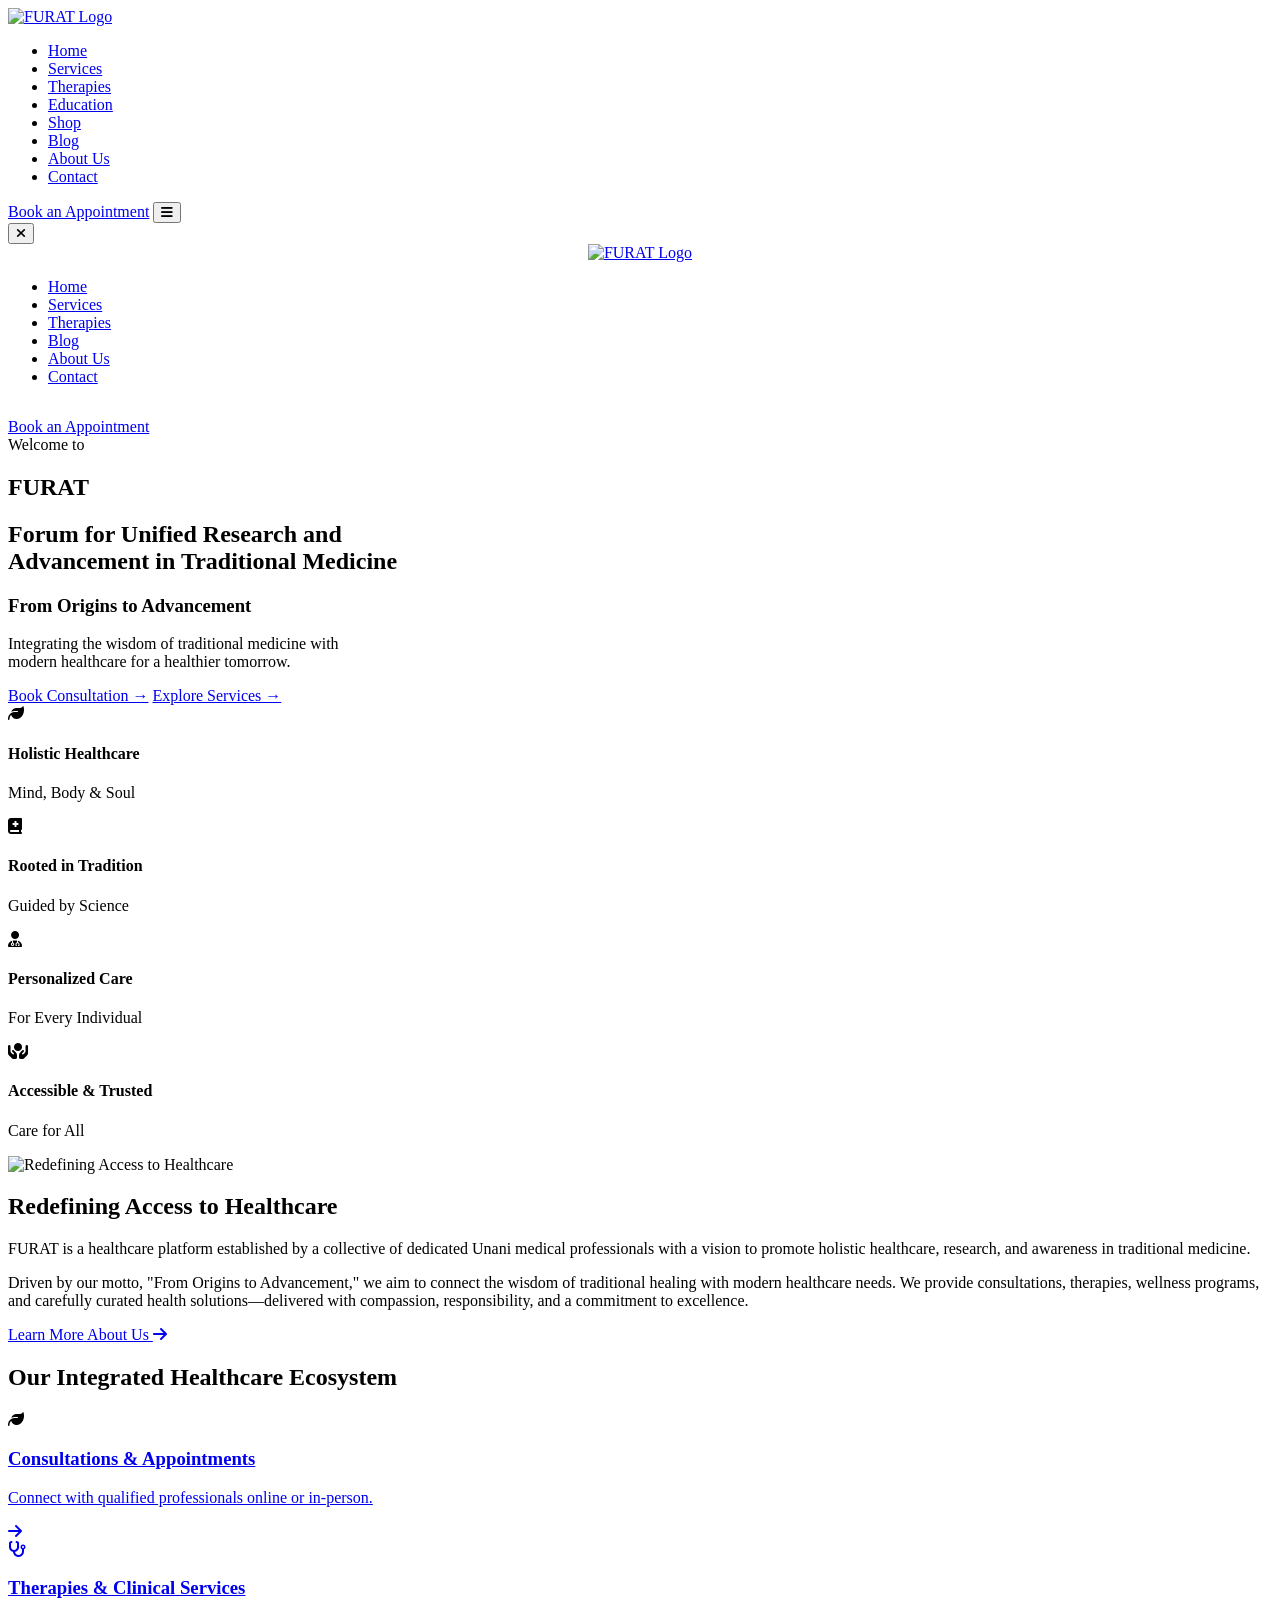
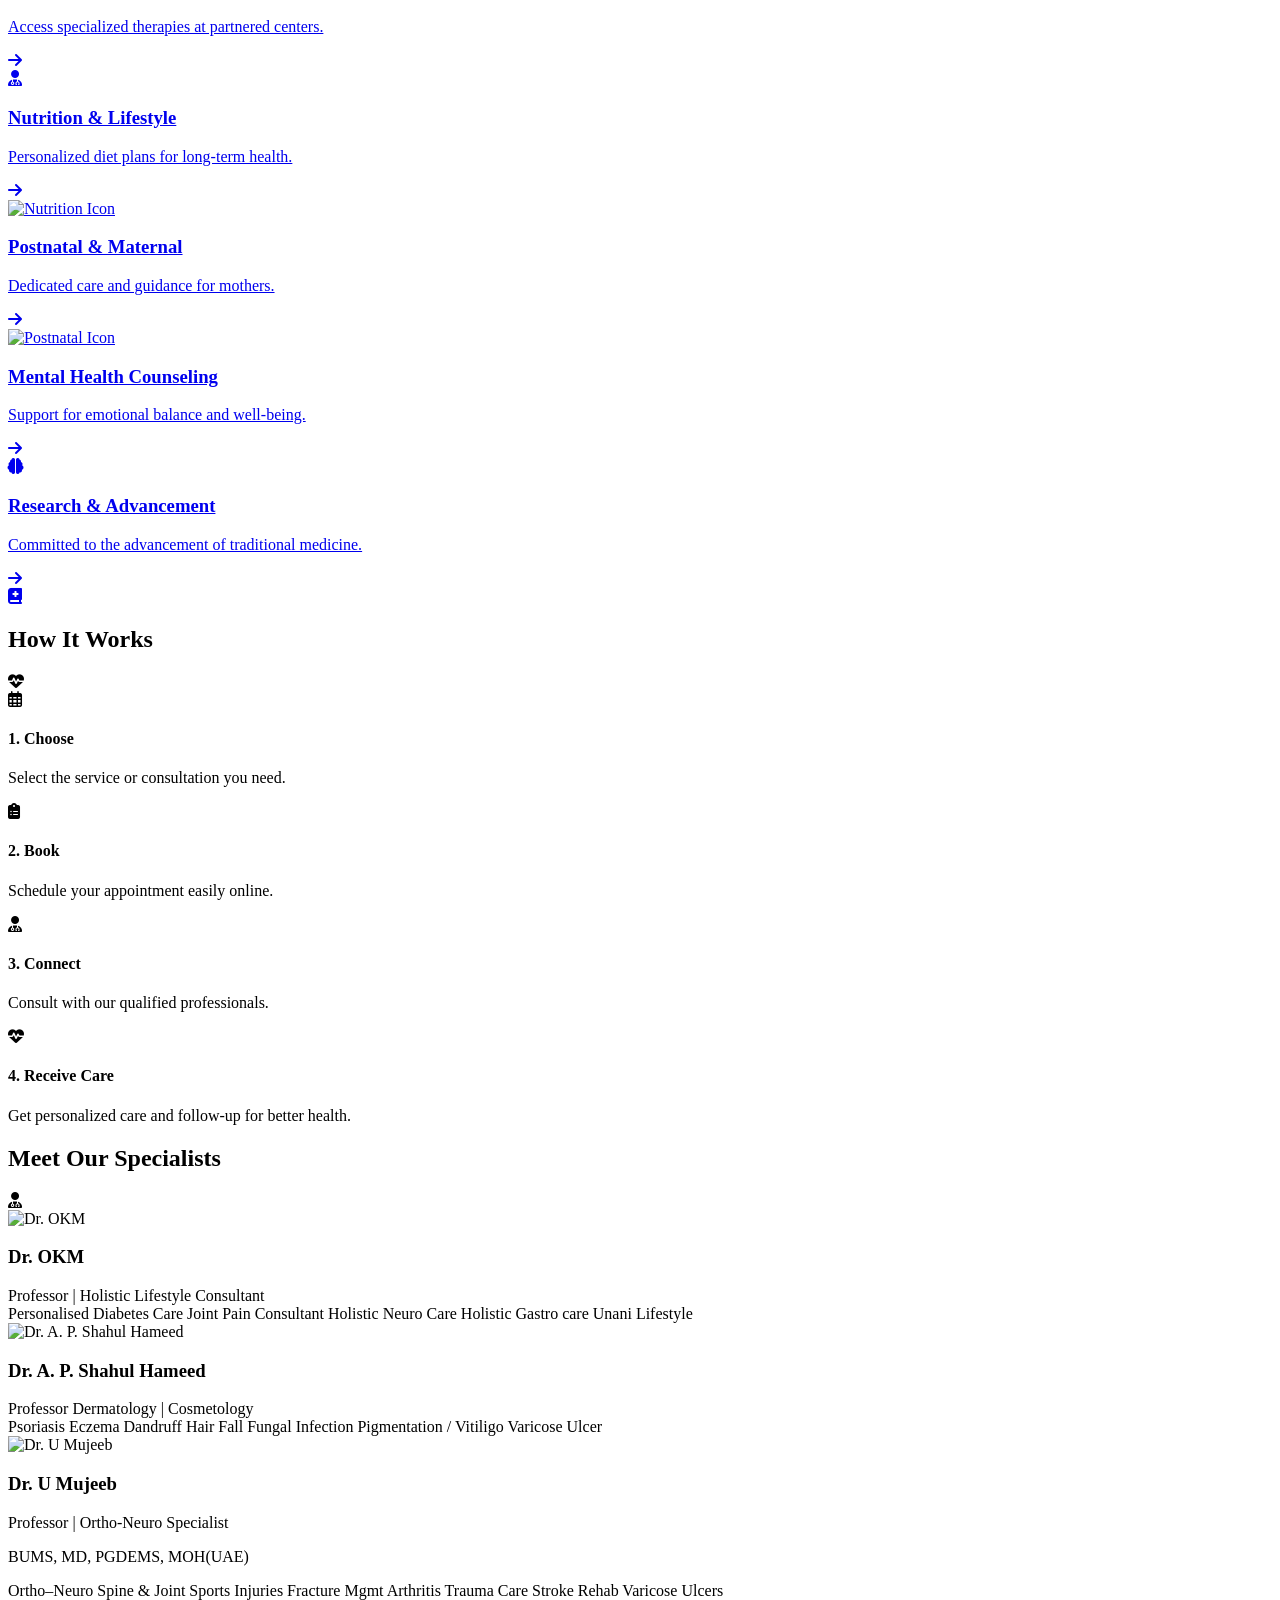
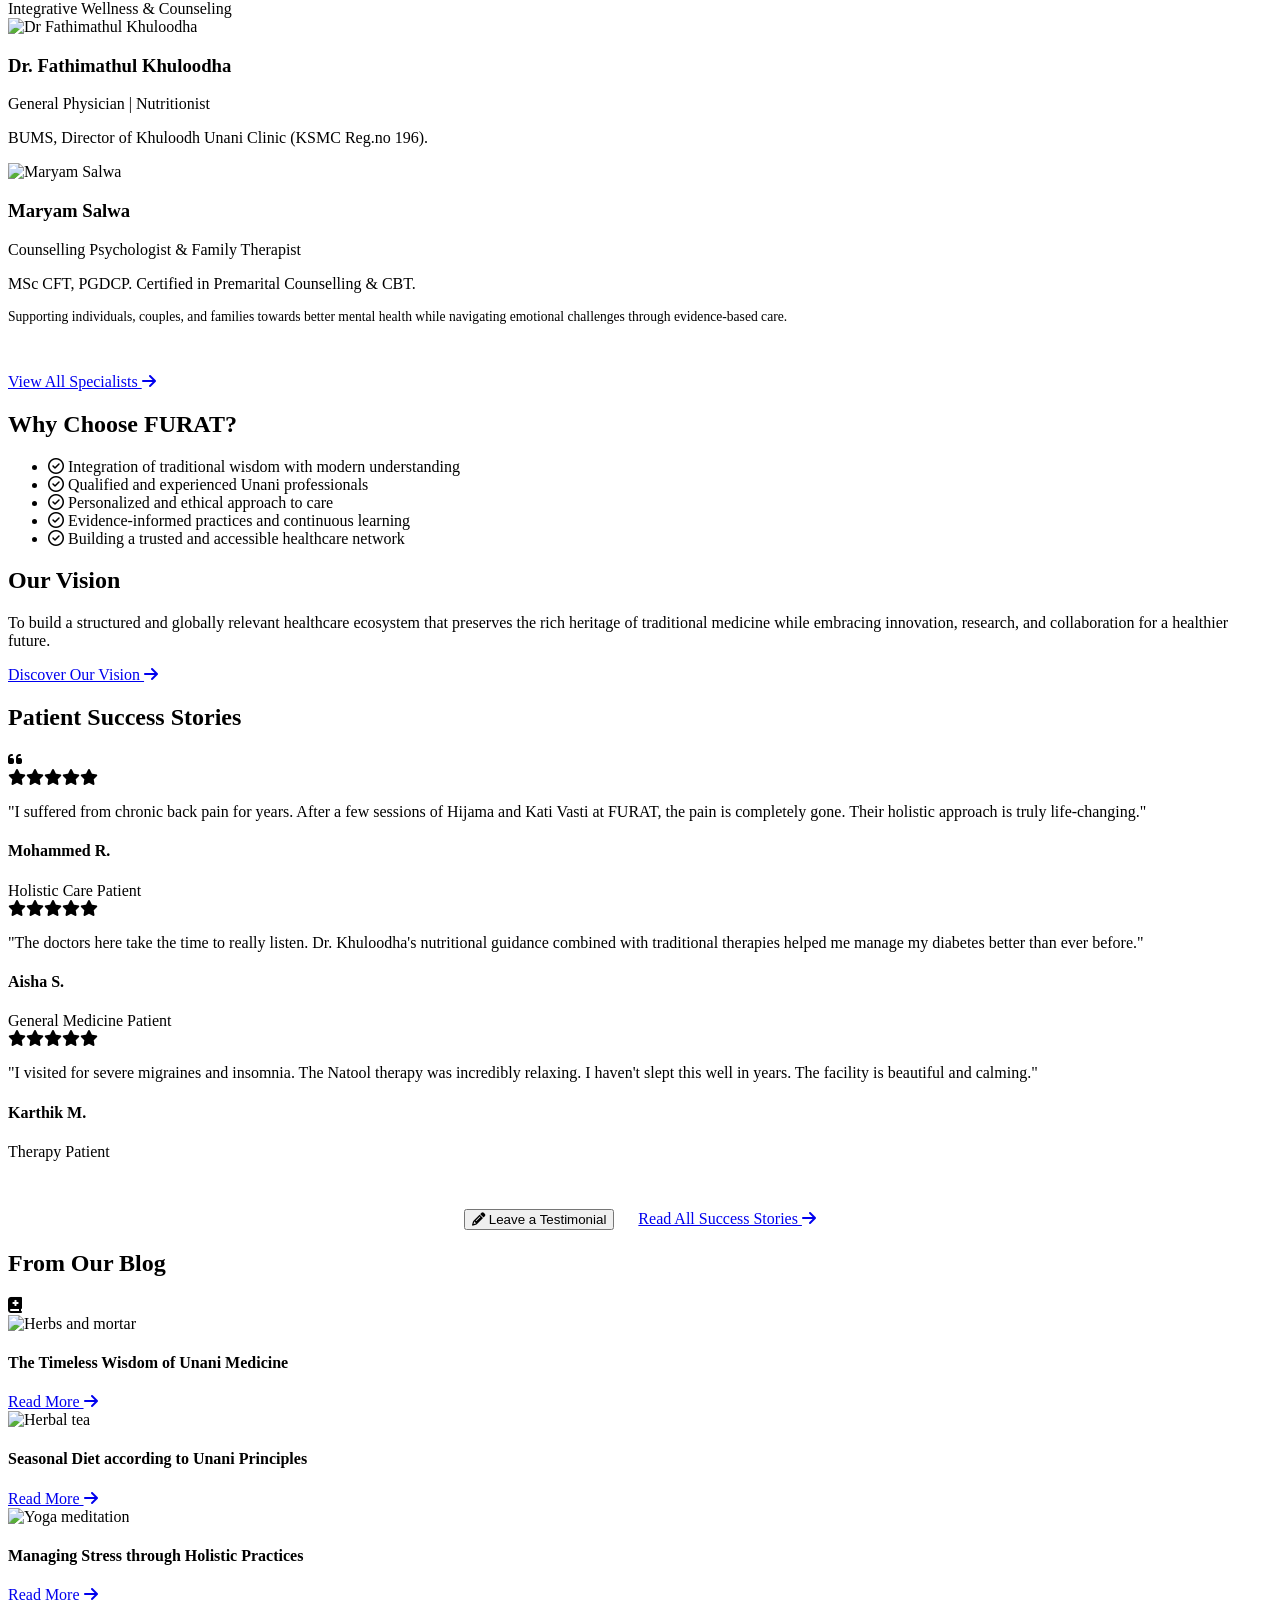
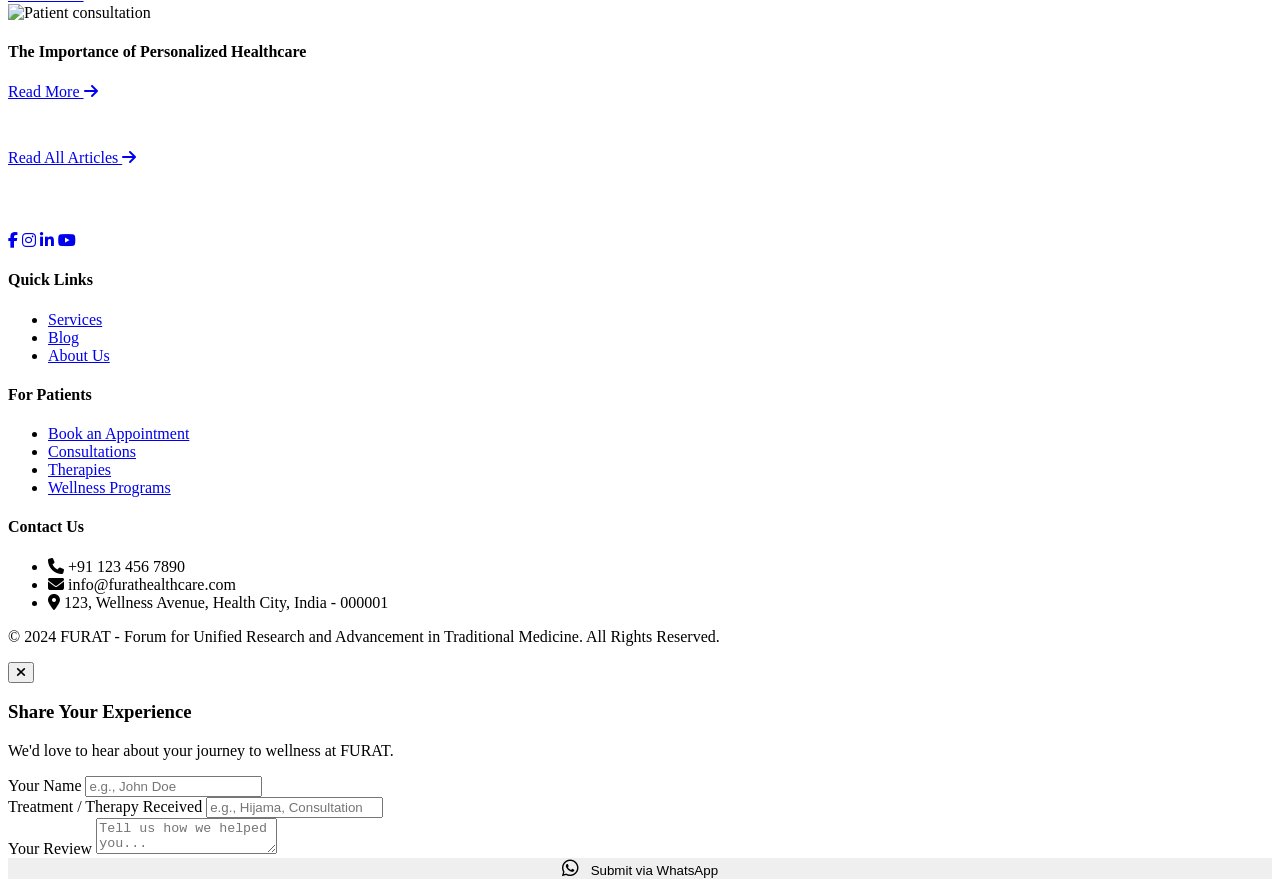
==== index.html @ 3cf0e8f9 "Add files via upload" ====
<!DOCTYPE html>
<html lang="en">

<head>
    <meta charset="UTF-8">
    <meta name="viewport" content="width=device-width, initial-scale=1.0">
    <title>FURAT | Forum for Unified Research & Advancement in Traditional Medicine</title>
    <meta name="description"
        content="Delivering structured, patient-centered care through the integration of traditional medical wisdom and modern healthcare accessibility.">

    <!-- Stylesheets -->
    <link rel="stylesheet" href="css/global.css">
    <link rel="stylesheet" href="css/home.css">
    <link rel="stylesheet" href="css/responsive.css">

    <!-- Font Awesome for Icons -->
    <link rel="stylesheet" href="https://cdnjs.cloudflare.com/ajax/libs/font-awesome/6.4.0/css/all.min.css">
</head>

<body>

    <!-- Ambient Background Glows -->
    <div class="ambient-glow ambient-glow-1"></div>
    <div class="ambient-glow ambient-glow-2"></div>

    <!-- SECTION 1: NAVBAR -->
    <header class="main-header header-light">
        <div class="container navbar">
            <a href="#" class="logo">
                <img src="assets/logo.png" alt="FURAT Logo" class="brand-logo">
            </a>
            <ul class="nav-links">
                <li><a href="#home" class="active">Home</a></li>
                <li><a href="#services">Services</a></li>
                <li><a href="therapies.html">Therapies</a></li>

                <li><a href="#education">Education</a></li>
                <li><a href="#shop">Shop</a></li>
                <li><a href="index.html#blog">Blog</a></li>
                <li><a href="about.html">About Us</a></li>
                <li><a href="contact.html">Contact</a></li>
            </ul>
            <div class="nav-actions">
                <a href="contact.html" class="btn btn-primary d-none-mobile btn-header">Book an Appointment</a>
                <button class="mobile-menu-btn"><i class="fas fa-bars"></i></button>
            </div>
        </div>
    </header>

    <!-- MOBILE MENU OVERLAY -->
    <div class="mobile-menu-overlay">
        <div class="mobile-menu-content">
            <button class="close-menu-btn"><i class="fas fa-times"></i></button>
            <a href="#" class="logo mb-4" style="display:block; text-align:center;">
                <img src="assets/logo.png" alt="FURAT Logo" style="height: 65px; margin: 0 auto;">
            </a>
            <ul class="mobile-nav-links">
                <li><a href="#home">Home</a></li>
                <li><a href="#services">Services</a></li>
                <li><a href="therapies.html">Therapies</a></li>

                <li><a href="#blog">Blog</a></li>
                <li><a href="about.html">About Us</a></li>
                <li><a href="contact.html">Contact</a></li>
            </ul>
            <a href="contact.html" class="btn btn-primary w-100 text-center"
                style="display:block; margin-top:2rem;">Book an Appointment</a>
        </div>
    </div>

    <!-- SECTION 2: HERO SECTION -->
    <section id="home" class="hero hero-split">
        <div class="hero-bg-split" style="background-image: url('assets/hero-bg-new.png');"></div>
        <div class="container reveal">
            <div class="hero-content hero-content-split">
                <span class="hero-tagline-small">Welcome to</span>
                <h1 class="hero-title-huge">FURAT</h1>
                <h2 class="hero-subtitle-bold">Forum for Unified Research and<br>Advancement in Traditional Medicine
                </h2>
                <h3 class="hero-tagline-italic">From Origins to Advancement</h3>
                <p class="hero-description-clean">
                    Integrating the wisdom of traditional medicine with<br>modern healthcare for a healthier tomorrow.
                </p>
                <div class="hero-cta-group">
                    <a href="contact.html" class="btn btn-primary btn-cta">Book Consultation &rarr;</a>
                    <a href="#services" class="btn btn-outline btn-cta btn-cta-outline">Explore Services &rarr;</a>
                </div>
            </div>
        </div>
    </section>

    <!-- SECTION 3: TRUST STRIP -->
    <section class="trust-strip">
        <div class="container reveal">
            <div class="trust-grid">
                <div class="trust-item">
                    <div class="trust-icon"><i class="fas fa-leaf"></i></div>
                    <div class="trust-text">
                        <h4>Holistic Healthcare</h4>
                        <p>Mind, Body & Soul</p>
                    </div>
                </div>
                <div class="trust-item">
                    <div class="trust-icon"><i class="fas fa-book-medical"></i></div>
                    <div class="trust-text">
                        <h4>Rooted in Tradition</h4>
                        <p>Guided by Science</p>
                    </div>
                </div>
                <div class="trust-item">
                    <div class="trust-icon"><i class="fas fa-user-md"></i></div>
                    <div class="trust-text">
                        <h4>Personalized Care</h4>
                        <p>For Every Individual</p>
                    </div>
                </div>
                <div class="trust-item">
                    <div class="trust-icon"><i class="fas fa-hands-holding-circle"></i></div>
                    <div class="trust-text">
                        <h4>Accessible & Trusted</h4>
                        <p>Care for All</p>
                    </div>
                </div>
            </div>
        </div>
    </section>

    <!-- SECTION 4: ABOUT FURAT -->
    <section id="about" class="about">
        <div class="container reveal">
            <div class="about-grid">
                <div class="about-image">
                    <img src="othe%20photos/access.png"
                        alt="Redefining Access to Healthcare">
                </div>
                <div class="about-content">
                    <h2>Redefining Access to Healthcare</h2>
                    <p>FURAT is a healthcare platform established by a collective of dedicated Unani medical
                        professionals with a vision to promote holistic healthcare, research, and awareness in
                        traditional medicine.</p>
                    <p>Driven by our motto, "From Origins to Advancement," we aim to connect the wisdom of traditional
                        healing with modern healthcare needs. We provide consultations, therapies, wellness programs,
                        and carefully curated health solutions—delivered with compassion, responsibility, and a
                        commitment to excellence.</p>
                    <a href="about.html" class="btn btn-primary mt-4">Learn More About Us <i
                            class="fas fa-arrow-right"></i></a>
                </div>
            </div>
        </div>
    </section>

    <!-- SECTION 5: SERVICES GRID -->
    <section id="services" class="services">
        <div class="container reveal">
            <div class="text-center">
                <h2 class="section-title">Our Integrated Healthcare Ecosystem</h2>
                <div class="section-divider"><i class="fas fa-leaf"></i></div>
            </div>

            <div class="services-grid">
                <a href="consultation.html" class="service-card card-pastel-blue">
                    <h3>Consultations & Appointments</h3>
                    <p>Connect with qualified professionals online or in-person.</p>
                    <div class="service-arrow"><i class="fas fa-arrow-right"></i></div>
                    <div class="service-icon-large"><i class="fas fa-stethoscope"></i></div>
                </a>

                <a href="therapies.html" class="service-card card-pastel-orange">
                    <h3>Therapies & Clinical Services</h3>
                    <p>Access specialized therapies at partnered centers.</p>
                    <div class="service-arrow"><i class="fas fa-arrow-right"></i></div>
                    <div class="service-icon-large"><i class="fas fa-user-md"></i></div>
                </a>

                <a href="nutrition.html" class="service-card card-pastel-green">
                    <h3>Nutrition & Lifestyle</h3>
                    <p>Personalized diet plans for long-term health.</p>
                    <div class="service-arrow"><i class="fas fa-arrow-right"></i></div>
                    <div class="service-custom-icon">
                        <img src="icons/nutrition.jpeg" alt="Nutrition Icon">
                    </div>
                </a>

                <a href="postnatal.html" class="service-card card-pastel-pink">
                    <h3>Postnatal & Maternal</h3>
                    <p>Dedicated care and guidance for mothers.</p>
                    <div class="service-arrow"><i class="fas fa-arrow-right"></i></div>
                    <div class="service-custom-icon">
                        <img src="icons/post%20natal.jpeg" alt="Postnatal Icon">
                    </div>
                </a>

                <a href="mental-health.html" class="service-card card-pastel-yellow">
                    <h3>Mental Health Counseling</h3>
                    <p>Support for emotional balance and well-being.</p>
                    <div class="service-arrow"><i class="fas fa-arrow-right"></i></div>
                    <div class="service-icon-large"><i class="fas fa-brain"></i></div>
                </a>

                <a href="#services" class="service-card card-pastel-purple">
                    <h3>Research & Advancement</h3>
                    <p>Committed to the advancement of traditional medicine.</p>
                    <div class="service-arrow"><i class="fas fa-arrow-right"></i></div>
                    <div class="service-icon-large"><i class="fas fa-book-medical"></i></div>
                </a>
            </div>
        </div>
    </section>

    <!-- SECTION 6: HOW IT WORKS -->
    <section class="process">
        <div class="container reveal">
            <div class="text-center">
                <h2 class="section-title">How It Works</h2>
                <div class="section-divider"><i class="fas fa-heartbeat"></i></div>
            </div>

            <div class="process-steps">
                <div class="step">
                    <div class="step-number"><i class="far fa-calendar-alt"></i></div>
                    <h4>1. Choose</h4>
                    <p>Select the service or consultation you need.</p>
                </div>
                <div class="step">
                    <div class="step-number"><i class="fas fa-clipboard-list"></i></div>
                    <h4>2. Book</h4>
                    <p>Schedule your appointment easily online.</p>
                </div>
                <div class="step">
                    <div class="step-number"><i class="fas fa-user-md"></i></div>
                    <h4>3. Connect</h4>
                    <p>Consult with our qualified professionals.</p>
                </div>
                <div class="step">
                    <div class="step-number"><i class="fas fa-heartbeat"></i></div>
                    <h4>4. Receive Care</h4>
                    <p>Get personalized care and follow-up for better health.</p>
                </div>
            </div>
        </div>
    </section>

    <!-- SECTION 6.5: MEET OUR SPECIALISTS -->
    <section class="team-section dot-grid-bg" id="doctors">
        <div class="container reveal">
            <div class="text-center">
                <h2 class="section-title">Meet Our Specialists</h2>
                <div class="section-divider"><i class="fas fa-user-md"></i></div>
            </div>

            <div class="team-grid">
                <!-- Dr. OKM -->
                <div class="doctor-card">
                    <div class="doctor-img">
                        <img src="doctors/dr.%20okm.jpeg" alt="Dr. OKM">
                    </div>
                    <div class="doctor-info">
                        <h3>Dr. OKM</h3>
                        <span class="doctor-title">Professor | Holistic Lifestyle Consultant</span>
                        <div class="doctor-specialties">
                            <span class="specialty-tag">Personalised Diabetes Care</span>
                            <span class="specialty-tag">Joint Pain Consultant</span>
                            <span class="specialty-tag">Holistic Neuro Care</span>
                            <span class="specialty-tag">Holistic Gastro care</span>
                            <span class="specialty-tag">Unani Lifestyle</span>
                        </div>
                    </div>
                </div>

                <!-- Dr. A. P. Shahul Hameed -->
                <div class="doctor-card">
                    <div class="doctor-img">
                        <img src="doctors/shahul.jpeg" alt="Dr. A. P. Shahul Hameed">
                    </div>
                    <div class="doctor-info">
                        <h3>Dr. A. P. Shahul Hameed</h3>
                        <span class="doctor-title">Professor Dermatology | Cosmetology</span>
                        <div class="doctor-specialties">
                            <span class="specialty-tag">Psoriasis</span>
                            <span class="specialty-tag">Eczema</span>
                            <span class="specialty-tag">Dandruff</span>
                            <span class="specialty-tag">Hair Fall</span>
                            <span class="specialty-tag">Fungal Infection</span>
                            <span class="specialty-tag">Pigmentation / Vitiligo</span>
                            <span class="specialty-tag">Varicose Ulcer</span>
                        </div>
                    </div>
                </div>

                <!-- Dr. U Mujeeb -->
                <div class="doctor-card">
                    <div class="doctor-img">
                        <img src="doctors/mujeeb.jpeg" alt="Dr. U Mujeeb">
                    </div>
                    <div class="doctor-info">
                        <h3>Dr. U Mujeeb</h3>
                        <span class="doctor-title">Professor | Ortho-Neuro Specialist</span>
                        <p class="doctor-bio">BUMS, MD, PGDEMS, MOH(UAE)</p>
                        <div class="doctor-specialties">
                            <span class="specialty-tag">Ortho–Neuro</span>
                            <span class="specialty-tag">Spine & Joint</span>
                            <span class="specialty-tag">Sports Injuries</span>
                            <span class="specialty-tag">Fracture Mgmt</span>
                            <span class="specialty-tag">Arthritis</span>
                            <span class="specialty-tag">Trauma Care</span>
                            <span class="specialty-tag">Stroke Rehab</span>
                            <span class="specialty-tag">Varicose Ulcers</span>
                        </div>
                    </div>
                </div>

            </div>

            <!-- WELLNESS SPECIALISTS DIVIDER -->
            <div class="wellness-section-divider">
                <span class="divider-line"></span>
                <span class="divider-text">Integrative Wellness & Counseling</span>
                <span class="divider-line"></span>
            </div>

            <div class="team-grid-2">
                <!-- Dr Fathimathul khuloodha -->
                <div class="doctor-card">
                    <div class="doctor-img">
                        <img src="doctors/khulooda.jpeg" alt="Dr Fathimathul Khuloodha">
                    </div>
                    <div class="doctor-info">
                        <h3>Dr. Fathimathul Khuloodha</h3>
                        <span class="doctor-title" style="margin-bottom: 0.5rem; display: block;">General Physician |
                            Nutritionist</span>
                        <p class="doctor-bio">BUMS, Director of Khuloodh Unani Clinic (KSMC Reg.no 196).</p>
                    </div>
                </div>

                <!-- Maryam Salwa -->
                <div class="doctor-card">
                    <div class="doctor-img">
                        <img src="doctors/maryam%20selwa.jpeg" alt="Maryam Salwa">
                    </div>
                    <div class="doctor-info">
                        <h3>Maryam Salwa</h3>
                        <span class="doctor-title" style="margin-bottom: 0.5rem; display: block;">Counselling
                            Psychologist & Family Therapist</span>
                        <p class="doctor-bio">MSc CFT, PGDCP. Certified in Premarital Counselling & CBT.</p>
                        <p class="doctor-bio" style="font-size: 0.85rem; margin-top: 5px;">Supporting individuals,
                            couples, and families towards better mental health while navigating emotional challenges
                            through evidence-based care.</p>
                    </div>
                </div>

            </div>
        </div>

        <div class="text-center" style="margin-top: 3rem;">
            <a href="#" class="btn btn-view-all">
                View All Specialists <i class="fas fa-arrow-right"></i>
            </a>
        </div>
        </div>
    </section>

    <!-- SECTION 7: WHY CHOOSE FURAT & VISION -->
    <section id="approach" class="vision-split">
        <div class="container reveal">
            <div class="vision-grid">
                <div>
                    <h2>Why Choose FURAT?</h2>
                    <ul class="features-list">
                        <li>
                            <i class="far fa-check-circle feature-icon"></i>
                            <span>Integration of traditional wisdom with modern understanding</span>
                        </li>
                        <li>
                            <i class="far fa-check-circle feature-icon"></i>
                            <span>Qualified and experienced Unani professionals</span>
                        </li>
                        <li>
                            <i class="far fa-check-circle feature-icon"></i>
                            <span>Personalized and ethical approach to care</span>
                        </li>
                        <li>
                            <i class="far fa-check-circle feature-icon"></i>
                            <span>Evidence-informed practices and continuous learning</span>
                        </li>
                        <li>
                            <i class="far fa-check-circle feature-icon"></i>
                            <span>Building a trusted and accessible healthcare network</span>
                        </li>
                    </ul>
                </div>
                <div class="vision-card">
                    <h2>Our Vision</h2>
                    <p>To build a structured and globally relevant healthcare ecosystem that preserves the rich heritage
                        of traditional medicine while embracing innovation, research, and collaboration for a healthier
                        future.</p>
                    <a href="#" class="btn btn-white" style="align-self: flex-start;">Discover Our Vision <i
                            class="fas fa-arrow-right"></i></a>
                </div>
            </div>
        </div>
    </section>
    <!-- SECTION 7.5: TESTIMONIALS -->
    <section id="testimonials" class="testimonials-section">
        <div class="container reveal">
            <div class="text-center">
                <h2 class="section-title">Patient Success Stories</h2>
                <div class="section-divider"><i class="fas fa-quote-left"></i></div>
            </div>

            <div class="testimonials-carousel">

                <!-- Testimonial 1 -->
                <div class="testimonial-card">
                    <div class="testimonial-rating">
                        <i class="fas fa-star"></i><i class="fas fa-star"></i><i class="fas fa-star"></i><i
                            class="fas fa-star"></i><i class="fas fa-star"></i>
                    </div>
                    <p class="testimonial-text">"I suffered from chronic back pain for years. After a few sessions of
                        Hijama and Kati Vasti at FURAT, the pain is completely gone. Their holistic approach is truly
                        life-changing."</p>
                    <div class="testimonial-author">
                        <div class="author-info">
                            <h4>Mohammed R.</h4>
                            <span>Holistic Care Patient</span>
                        </div>
                    </div>
                </div>

                <!-- Testimonial 2 -->
                <div class="testimonial-card">
                    <div class="testimonial-rating">
                        <i class="fas fa-star"></i><i class="fas fa-star"></i><i class="fas fa-star"></i><i
                            class="fas fa-star"></i><i class="fas fa-star"></i>
                    </div>
                    <p class="testimonial-text">"The doctors here take the time to really listen. Dr. Khuloodha's
                        nutritional guidance combined with traditional therapies helped me manage my diabetes better
                        than ever before."</p>
                    <div class="testimonial-author">
                        <div class="author-info">
                            <h4>Aisha S.</h4>
                            <span>General Medicine Patient</span>
                        </div>
                    </div>
                </div>

                <!-- Testimonial 3 -->
                <div class="testimonial-card">
                    <div class="testimonial-rating">
                        <i class="fas fa-star"></i><i class="fas fa-star"></i><i class="fas fa-star"></i><i
                            class="fas fa-star"></i><i class="fas fa-star"></i>
                    </div>
                    <p class="testimonial-text">"I visited for severe migraines and insomnia. The Natool therapy was
                        incredibly relaxing. I haven't slept this well in years. The facility is beautiful and calming."
                    </p>
                    <div class="testimonial-author">
                        <div class="author-info">
                            <h4>Karthik M.</h4>
                            <span>Therapy Patient</span>
                        </div>
                    </div>
                </div>

            </div>

            <div class="text-center"
                style="margin-top: 3rem; display: flex; justify-content: center; gap: 1.5rem; flex-wrap: wrap;">
                <button id="open-testimonial-modal" class="btn btn-testimonial-cta">
                    <i class="fas fa-pencil-alt"></i> Leave a Testimonial
                </button>
                <a href="#" class="btn btn-view-all" style="align-self: center;">
                    Read All Success Stories <i class="fas fa-arrow-right"></i>
                </a>
            </div>
        </div>
    </section>


    <!-- SECTION 8: BLOG PREVIEW -->
    <section id="blog" class="blog">
        <div class="container reveal">
            <div class="text-center">
                <h2 class="section-title">From Our Blog</h2>
                <div class="section-divider"><i class="fas fa-book-medical"></i></div>
            </div>

            <div class="blog-grid">
                <div class="blog-card">
                    <div class="blog-img">
                        <img src="https://images.unsplash.com/photo-1540420773420-3366772f4999?ixlib=rb-4.0.3&auto=format&fit=crop&w=500&q=60"
                            alt="Herbs and mortar">
                    </div>
                    <div class="blog-content">
                        <h4>The Timeless Wisdom of Unani Medicine</h4>
                        <a href="#" class="read-more">Read More <i class="fas fa-arrow-right"></i></a>
                    </div>
                </div>
                <div class="blog-card">
                    <div class="blog-img">
                        <img src="https://images.unsplash.com/photo-1599827568523-96b61ee2f716?ixlib=rb-4.0.3&auto=format&fit=crop&w=500&q=60"
                            alt="Herbal tea">
                    </div>
                    <div class="blog-content">
                        <h4>Seasonal Diet according to Unani Principles</h4>
                        <a href="#" class="read-more">Read More <i class="fas fa-arrow-right"></i></a>
                    </div>
                </div>
                <div class="blog-card">
                    <div class="blog-img">
                        <img src="https://images.unsplash.com/photo-1506126613408-eca07ce68773?ixlib=rb-4.0.3&auto=format&fit=crop&w=500&q=60"
                            alt="Yoga meditation">
                    </div>
                    <div class="blog-content">
                        <h4>Managing Stress through Holistic Practices</h4>
                        <a href="#" class="read-more">Read More <i class="fas fa-arrow-right"></i></a>
                    </div>
                </div>
                <div class="blog-card">
                    <div class="blog-img">
                        <img src="https://images.unsplash.com/photo-1579684385127-1ef15d508118?ixlib=rb-4.0.3&auto=format&fit=crop&w=500&q=60"
                            alt="Patient consultation">
                    </div>
                    <div class="blog-content">
                        <h4>The Importance of Personalized Healthcare</h4>
                        <a href="#" class="read-more">Read More <i class="fas fa-arrow-right"></i></a>
                    </div>
                </div>
            </div>

            <div class="text-center" style="margin-top: 3rem;">
                <a href="#" class="btn btn-view-all">
                    Read All Articles <i class="fas fa-arrow-right"></i>
                </a>
            </div>
        </div>
    </section>

    <!-- SECTION 9: FOOTER -->
    <footer id="contact">
        <div class="container">
            <div class="footer-grid">
                <div class="footer-col">
                    <a href="#" class="logo mb-3">
                        <img src="assets/logo.png" alt="FURAT Logo"
                            style="height: 70px; filter: brightness(0) invert(1);">
                    </a>
                    <p style="color: rgba(255,255,255,0.7); font-size: 0.9rem; margin-top: 1rem;">Forum for Unified
                        Research and Advancement in Traditional Medicine. Committed to holistic care, research, and the
                        advancement of Unani medicine.</p>
                    <div class="social-links">
                        <a href="#"><i class="fab fa-facebook-f"></i></a>
                        <a href="#"><i class="fab fa-instagram"></i></a>
                        <a href="#"><i class="fab fa-linkedin-in"></i></a>
                        <a href="#"><i class="fab fa-youtube"></i></a>
                    </div>
                </div>
                <div class="footer-col">
                    <h4>Quick Links</h4>
                    <ul class="footer-links">
                        <li><a href="#services">Services</a></li>
                        <li><a href="#blog">Blog</a></li>
                        <li><a href="about.html">About Us</a></li>
                    </ul>
                </div>
                <div class="footer-col">
                    <h4>For Patients</h4>
                    <ul class="footer-links">
                        <li><a href="#">Book an Appointment</a></li>
                        <li><a href="#">Consultations</a></li>
                        <li><a href="#">Therapies</a></li>
                        <li><a href="#">Wellness Programs</a></li>
                    </ul>
                </div>
                <div class="footer-col">
                    <h4>Contact Us</h4>
                    <ul class="contact-info list-unstyled">
                        <li>
                            <i class="fas fa-phone contact-icon"></i>
                            <span>+91 123 456 7890</span>
                        </li>
                        <li>
                            <i class="fas fa-envelope contact-icon"></i>
                            <span>info@furathealthcare.com</span>
                        </li>
                        <li>
                            <i class="fas fa-map-marker-alt contact-icon"></i>
                            <span>123, Wellness Avenue, Health City, India - 000001</span>
                        </li>
                    </ul>
                </div>
            </div>
            <div class="footer-bottom">
                <p>&copy; 2024 FURAT - Forum for Unified Research and Advancement in Traditional Medicine. All Rights
                    Reserved.</p>
            </div>
        </div>
    </footer>

    <!-- TESTIMONIAL MODAL -->
    <div id="testimonial-modal" class="modal-overlay">
        <div class="modal-content">
            <button class="close-modal-btn" id="close-testimonial-modal"><i class="fas fa-times"></i></button>
            <div class="modal-header">
                <h3>Share Your Experience</h3>
                <p>We'd love to hear about your journey to wellness at FURAT.</p>
            </div>
            <form id="testimonial-form">
                <div class="form-group">
                    <label for="test-name">Your Name</label>
                    <input type="text" id="test-name" class="form-control" placeholder="e.g., John Doe" required>
                </div>
                <div class="form-group">
                    <label for="test-treatment">Treatment / Therapy Received</label>
                    <input type="text" id="test-treatment" class="form-control" placeholder="e.g., Hijama, Consultation"
                        required>
                </div>
                <div class="form-group">
                    <label for="test-review">Your Review</label>
                    <textarea id="test-review" class="form-control" placeholder="Tell us how we helped you..."
                        required></textarea>
                </div>
                <button type="submit" class="btn btn-primary w-100"
                    style="width: 100%; justify-content: center; border: none; cursor: pointer;">
                    <i class="fab fa-whatsapp" style="margin-right: 8px; font-size: 1.2rem;"></i> Submit via WhatsApp
                </button>
            </form>
        </div>
    </div>

    <!-- Scripts -->
    <script src="js/script.js"></script>
</body>

</html>
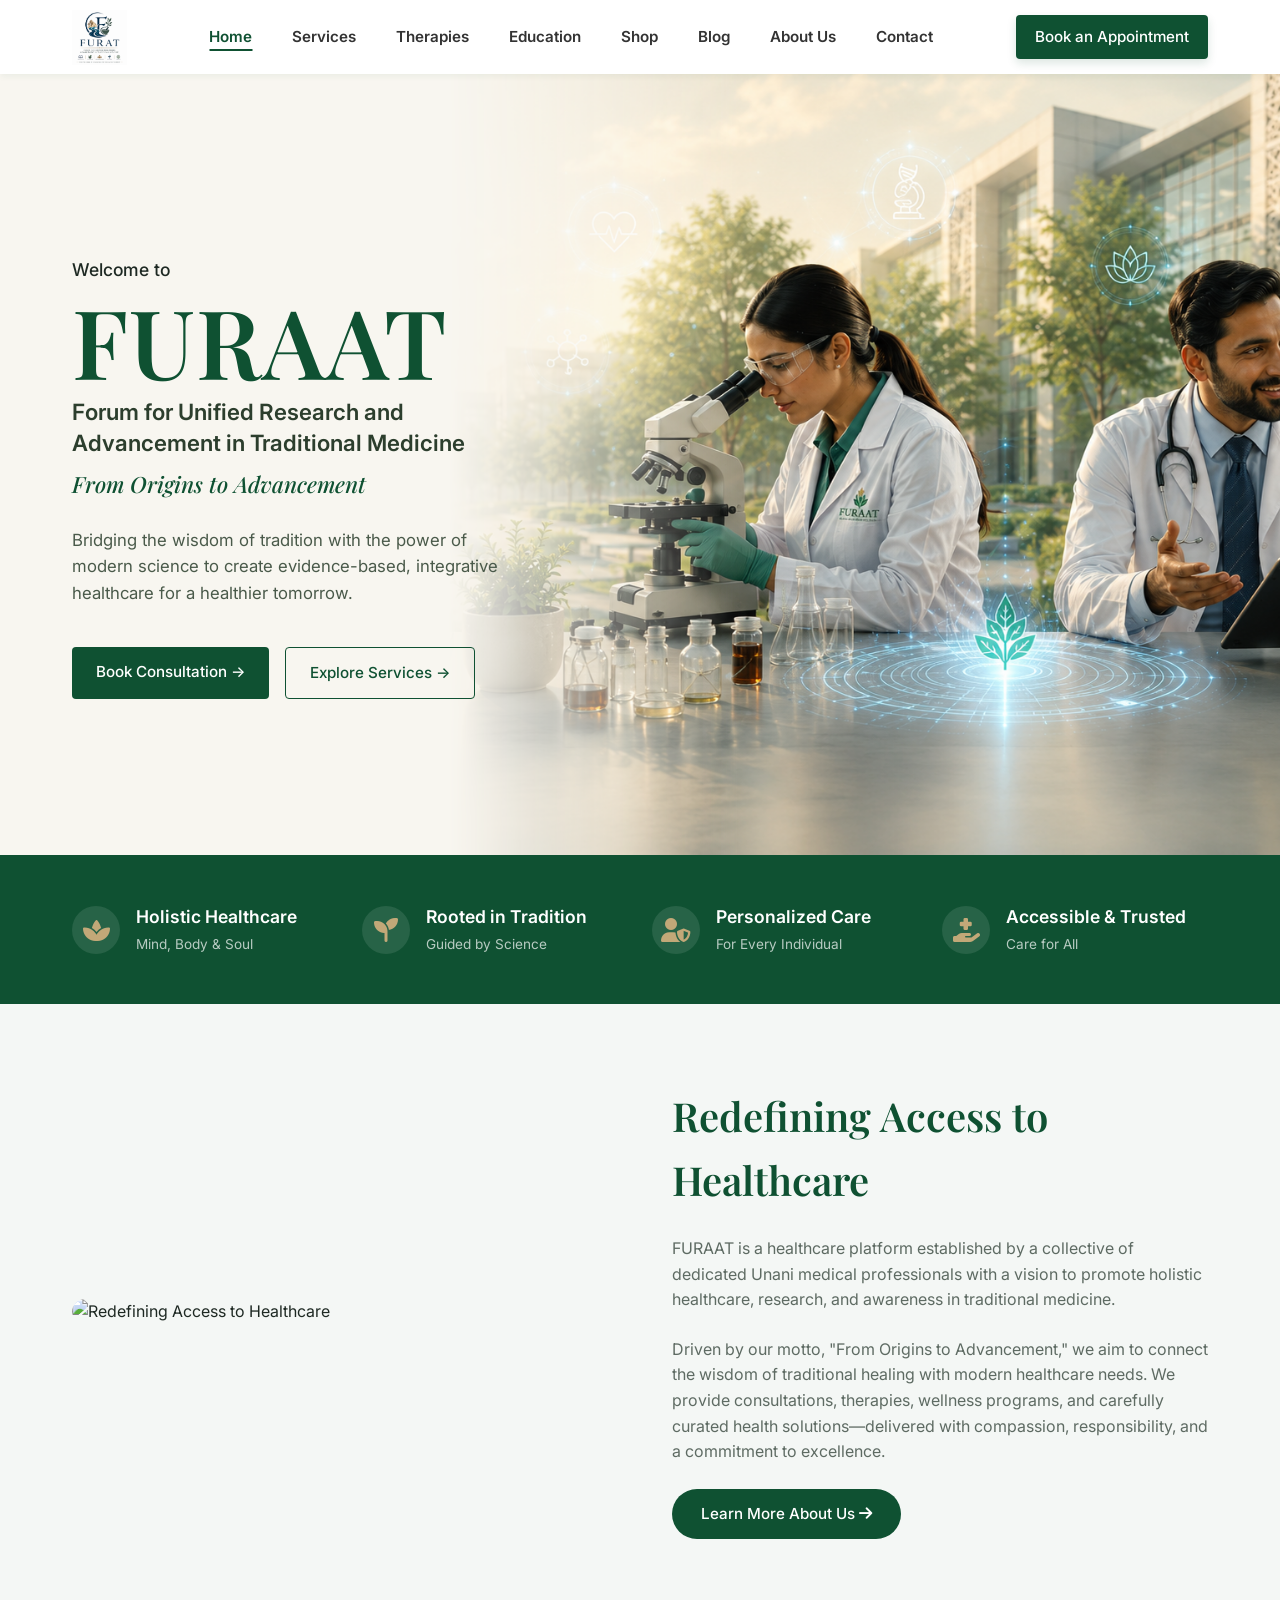
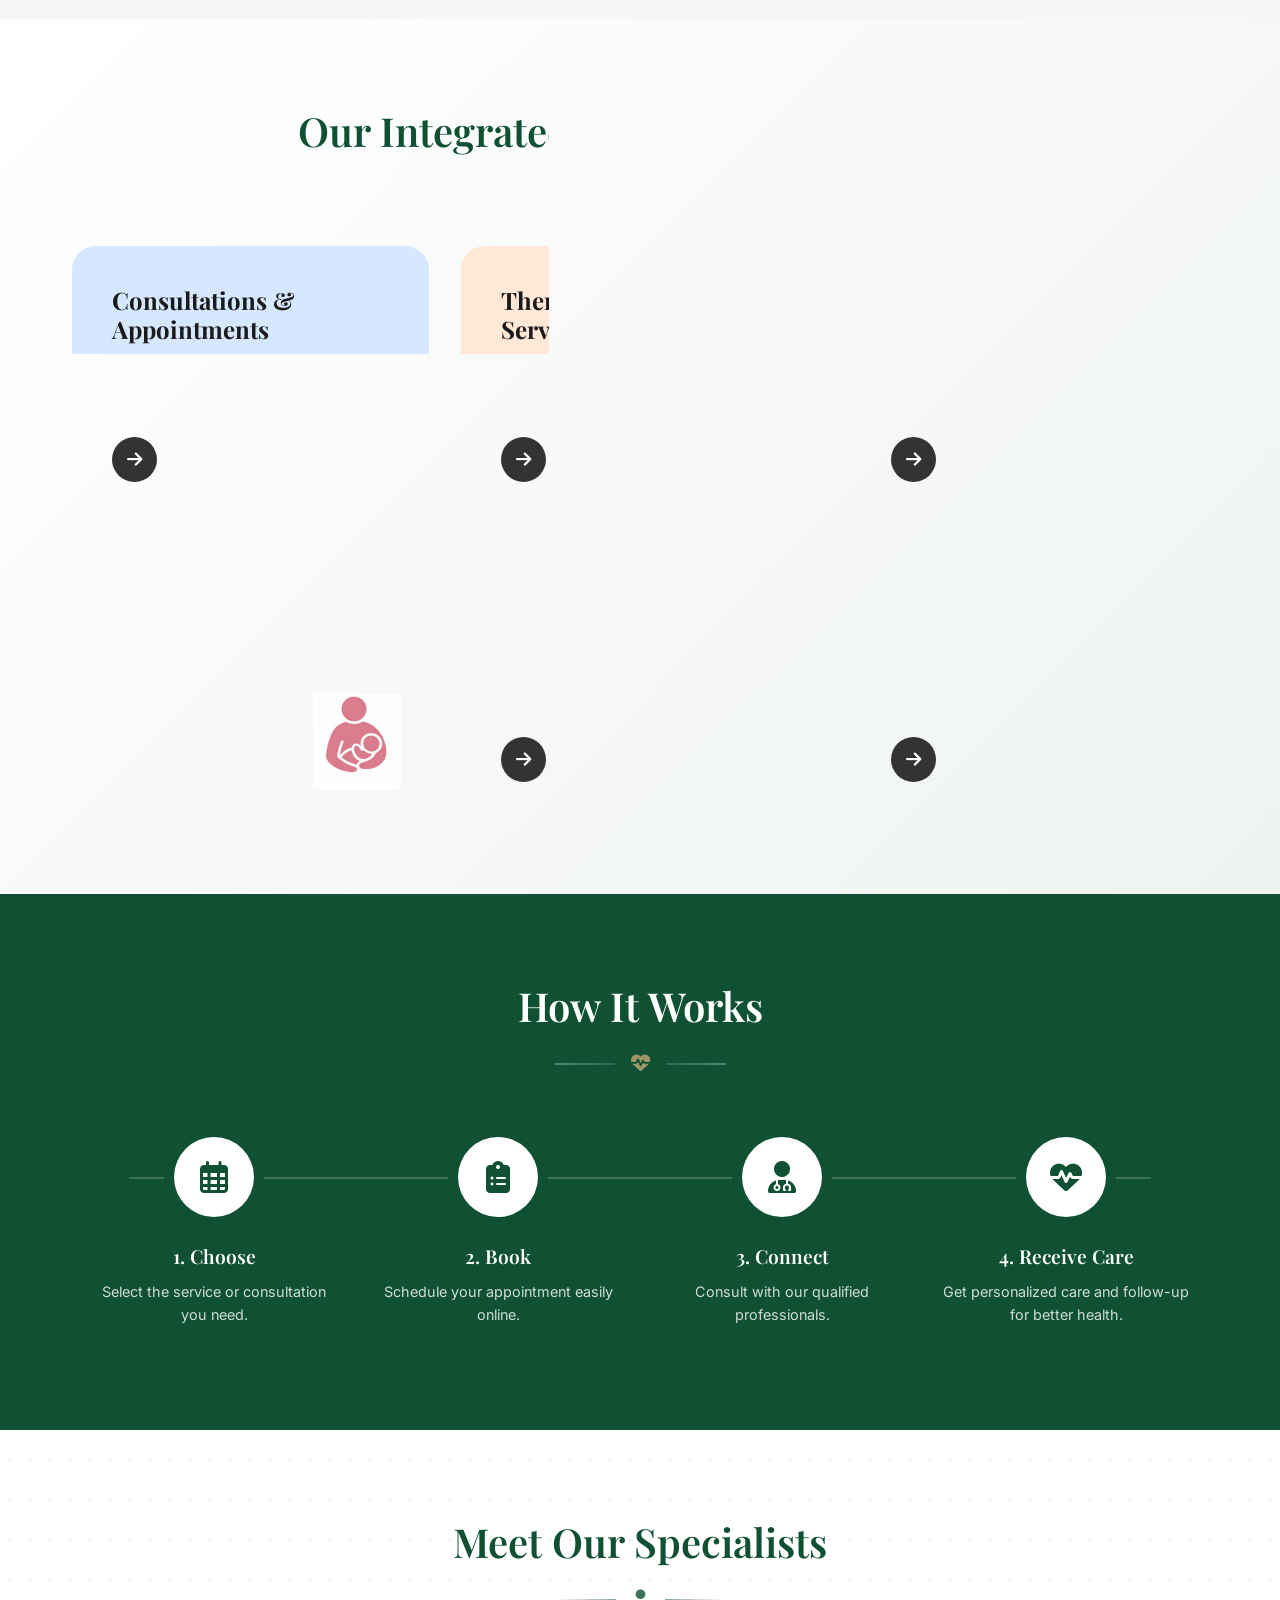
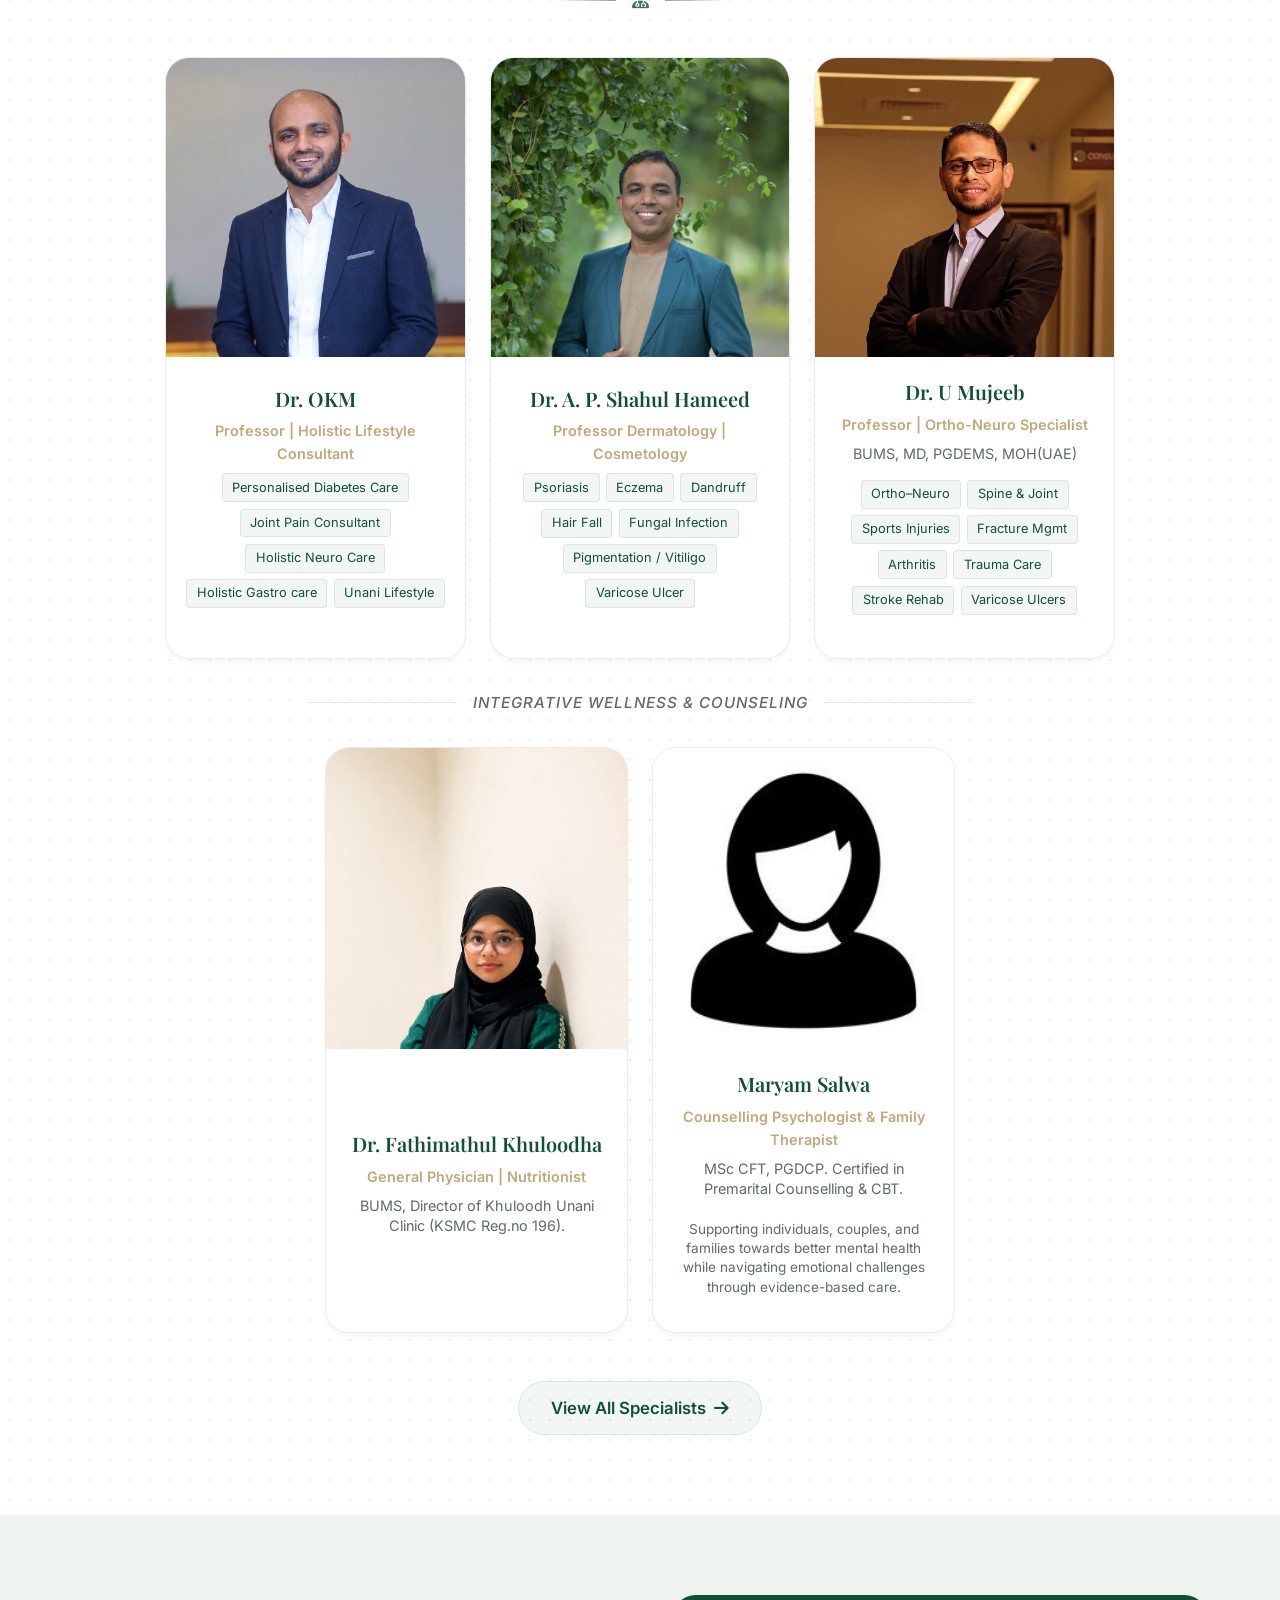
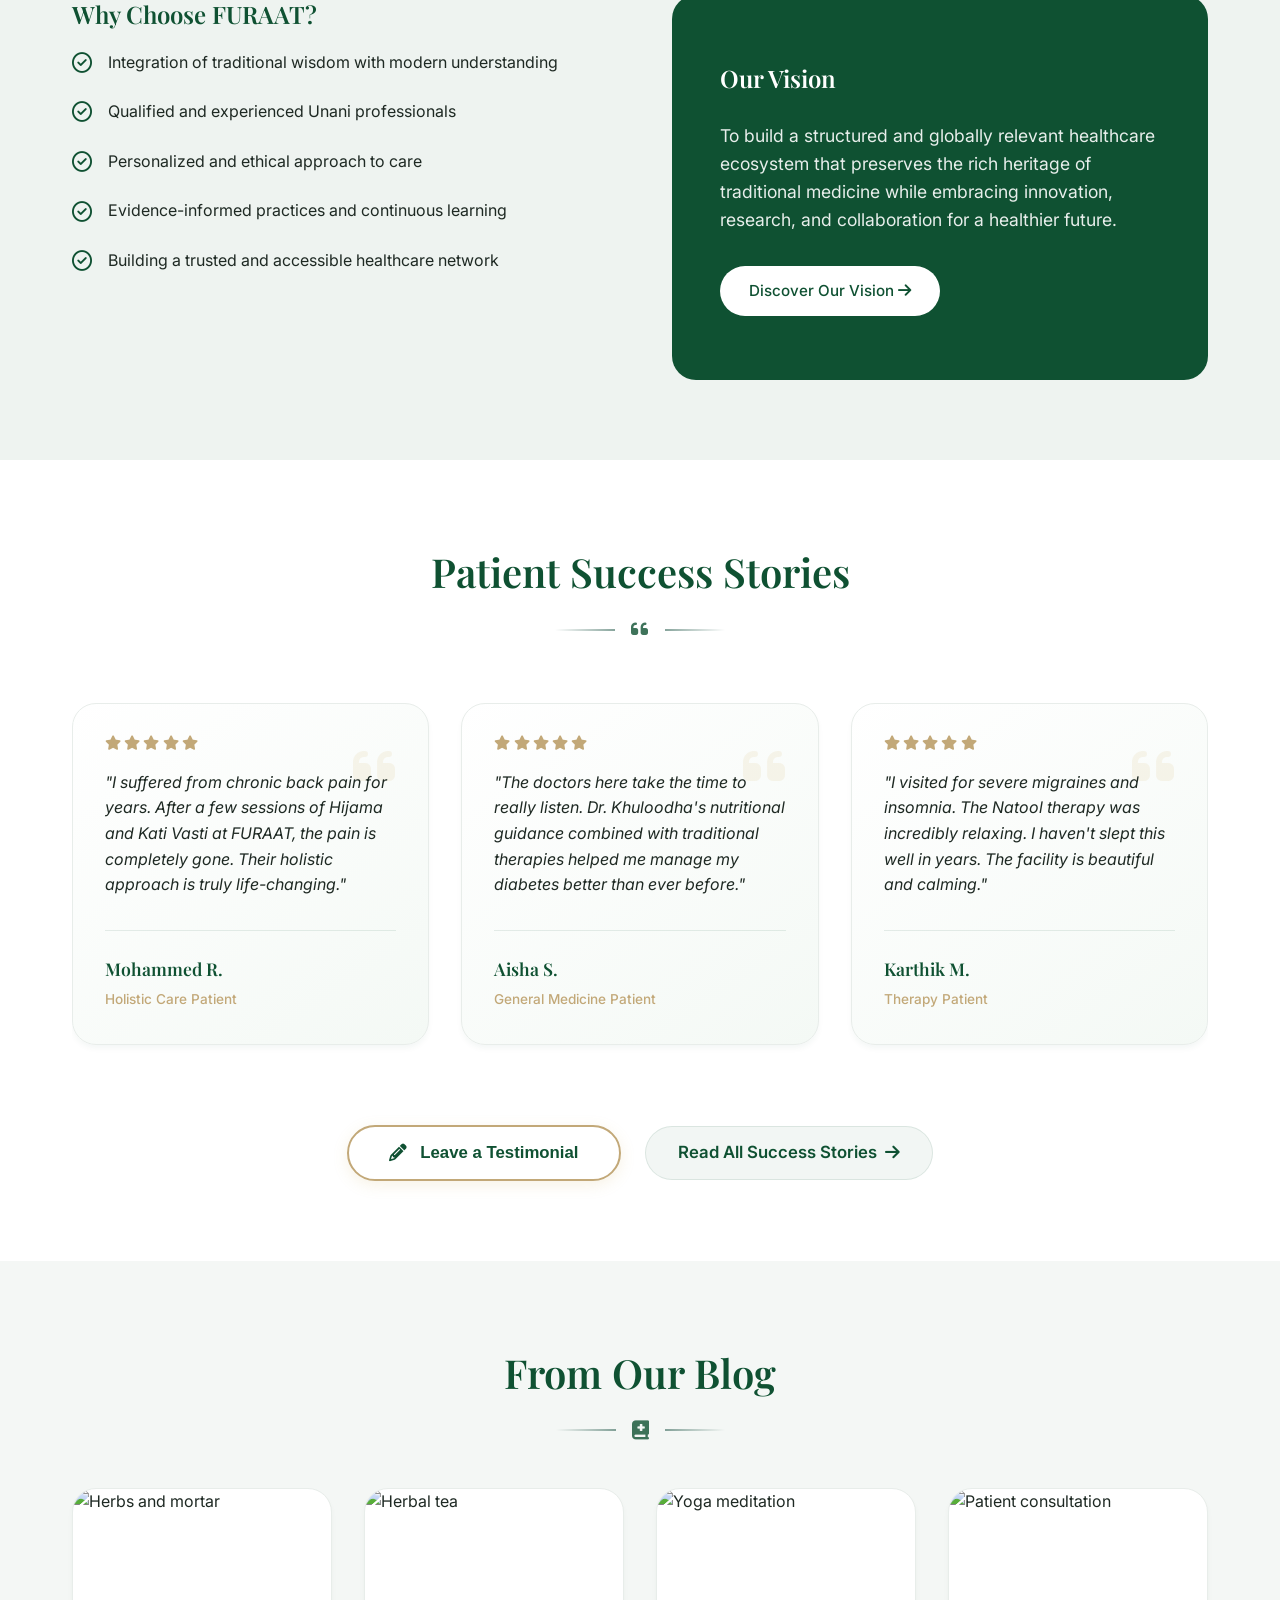
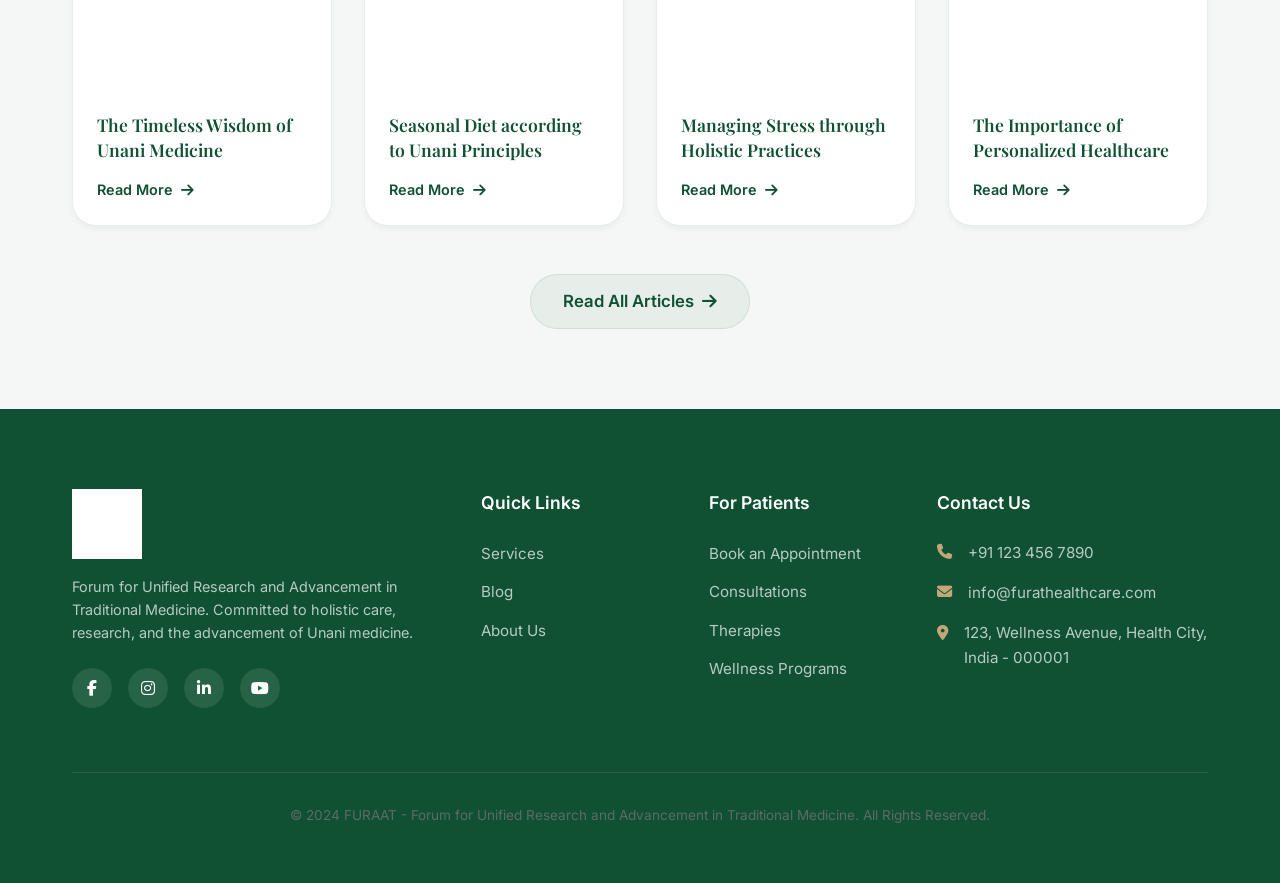
==== commit 48ea782f: "Add files via upload" ====
--- a/index.html
+++ b/index.html
@@ -4,7 +4,7 @@
 <head>
     <meta charset="UTF-8">
     <meta name="viewport" content="width=device-width, initial-scale=1.0">
-    <title>FURAT | Forum for Unified Research & Advancement in Traditional Medicine</title>
+    <title>FURAAT | Forum for Unified Research & Advancement in Traditional Medicine</title>
     <meta name="description"
         content="Delivering structured, patient-centered care through the integration of traditional medical wisdom and modern healthcare accessibility.">
 
@@ -27,7 +27,7 @@
     <header class="main-header header-light">
         <div class="container navbar">
             <a href="#" class="logo">
-                <img src="assets/logo.png" alt="FURAT Logo" class="brand-logo">
+                <img src="othe photos/furat2.png" alt="FURAAT Logo" class="brand-logo">
             </a>
             <ul class="nav-links">
                 <li><a href="#home" class="active">Home</a></li>
@@ -36,7 +36,7 @@
 
                 <li><a href="#education">Education</a></li>
                 <li><a href="#shop">Shop</a></li>
-                <li><a href="index.html#blog">Blog</a></li>
+                <li><a href="blog.html">Blog</a></li>
                 <li><a href="about.html">About Us</a></li>
                 <li><a href="contact.html">Contact</a></li>
             </ul>
@@ -52,14 +52,14 @@
         <div class="mobile-menu-content">
             <button class="close-menu-btn"><i class="fas fa-times"></i></button>
             <a href="#" class="logo mb-4" style="display:block; text-align:center;">
-                <img src="assets/logo.png" alt="FURAT Logo" style="height: 65px; margin: 0 auto;">
+                <img src="othe photos/furat2.png" alt="FURAAT Logo" style="height: 65px; margin: 0 auto;">
             </a>
             <ul class="mobile-nav-links">
                 <li><a href="#home">Home</a></li>
                 <li><a href="#services">Services</a></li>
                 <li><a href="therapies.html">Therapies</a></li>
 
-                <li><a href="#blog">Blog</a></li>
+                <li><a href="blog.html">Blog</a></li>
                 <li><a href="about.html">About Us</a></li>
                 <li><a href="contact.html">Contact</a></li>
             </ul>
@@ -70,16 +70,17 @@
 
     <!-- SECTION 2: HERO SECTION -->
     <section id="home" class="hero hero-split">
-        <div class="hero-bg-split" style="background-image: url('assets/hero-bg-new.png');"></div>
-        <div class="container reveal">
+        <div class="hero-bg-split" style="background-image: url('bg/home%20page%20background.png');"></div>
+        <div class="container reveal" style="position: relative; z-index: 2;">
             <div class="hero-content hero-content-split">
                 <span class="hero-tagline-small">Welcome to</span>
-                <h1 class="hero-title-huge">FURAT</h1>
+                <h1 class="hero-title-huge">FURAAT</h1>
                 <h2 class="hero-subtitle-bold">Forum for Unified Research and<br>Advancement in Traditional Medicine
                 </h2>
                 <h3 class="hero-tagline-italic">From Origins to Advancement</h3>
                 <p class="hero-description-clean">
-                    Integrating the wisdom of traditional medicine with<br>modern healthcare for a healthier tomorrow.
+                    Bridging the wisdom of tradition with the power of<br>modern science to create evidence-based,
+                    integrative<br>healthcare for a healthier tomorrow.
                 </p>
                 <div class="hero-cta-group">
                     <a href="contact.html" class="btn btn-primary btn-cta">Book Consultation &rarr;</a>
@@ -94,28 +95,28 @@
         <div class="container reveal">
             <div class="trust-grid">
                 <div class="trust-item">
-                    <div class="trust-icon"><i class="fas fa-leaf"></i></div>
+                    <div class="trust-icon"><i class="fas fa-spa"></i></div>
                     <div class="trust-text">
                         <h4>Holistic Healthcare</h4>
                         <p>Mind, Body & Soul</p>
                     </div>
                 </div>
                 <div class="trust-item">
-                    <div class="trust-icon"><i class="fas fa-book-medical"></i></div>
+                    <div class="trust-icon"><i class="fas fa-seedling"></i></div>
                     <div class="trust-text">
                         <h4>Rooted in Tradition</h4>
                         <p>Guided by Science</p>
                     </div>
                 </div>
                 <div class="trust-item">
-                    <div class="trust-icon"><i class="fas fa-user-md"></i></div>
+                    <div class="trust-icon"><i class="fas fa-user-shield"></i></div>
                     <div class="trust-text">
                         <h4>Personalized Care</h4>
                         <p>For Every Individual</p>
                     </div>
                 </div>
                 <div class="trust-item">
-                    <div class="trust-icon"><i class="fas fa-hands-holding-circle"></i></div>
+                    <div class="trust-icon"><i class="fas fa-hand-holding-medical"></i></div>
                     <div class="trust-text">
                         <h4>Accessible & Trusted</h4>
                         <p>Care for All</p>
@@ -125,17 +126,16 @@
         </div>
     </section>
 
-    <!-- SECTION 4: ABOUT FURAT -->
+    <!-- SECTION 4: ABOUT FURAAT -->
     <section id="about" class="about">
         <div class="container reveal">
             <div class="about-grid">
                 <div class="about-image">
-                    <img src="othe%20photos/access.png"
-                        alt="Redefining Access to Healthcare">
+                    <img src="othe%20photos/access.png" alt="Redefining Access to Healthcare">
                 </div>
                 <div class="about-content">
                     <h2>Redefining Access to Healthcare</h2>
-                    <p>FURAT is a healthcare platform established by a collective of dedicated Unani medical
+                    <p>FURAAT is a healthcare platform established by a collective of dedicated Unani medical
                         professionals with a vision to promote holistic healthcare, research, and awareness in
                         traditional medicine.</p>
                     <p>Driven by our motto, "From Origins to Advancement," we aim to connect the wisdom of traditional
@@ -352,19 +352,19 @@
         </div>
 
         <div class="text-center" style="margin-top: 3rem;">
-            <a href="#" class="btn btn-view-all">
+            <a href="specialists.html" class="btn btn-view-all">
                 View All Specialists <i class="fas fa-arrow-right"></i>
             </a>
         </div>
         </div>
     </section>
 
-    <!-- SECTION 7: WHY CHOOSE FURAT & VISION -->
+    <!-- SECTION 7: WHY CHOOSE FURAAT & VISION -->
     <section id="approach" class="vision-split">
         <div class="container reveal">
             <div class="vision-grid">
                 <div>
-                    <h2>Why Choose FURAT?</h2>
+                    <h2>Why Choose FURAAT?</h2>
                     <ul class="features-list">
                         <li>
                             <i class="far fa-check-circle feature-icon"></i>
@@ -416,7 +416,7 @@
                             class="fas fa-star"></i><i class="fas fa-star"></i>
                     </div>
                     <p class="testimonial-text">"I suffered from chronic back pain for years. After a few sessions of
-                        Hijama and Kati Vasti at FURAT, the pain is completely gone. Their holistic approach is truly
+                        Hijama and Kati Vasti at FURAAT, the pain is completely gone. Their holistic approach is truly
                         life-changing."</p>
                     <div class="testimonial-author">
                         <div class="author-info">
@@ -527,7 +527,7 @@
             </div>
 
             <div class="text-center" style="margin-top: 3rem;">
-                <a href="#" class="btn btn-view-all">
+                <a href="blog.html" class="btn btn-view-all">
                     Read All Articles <i class="fas fa-arrow-right"></i>
                 </a>
             </div>
@@ -540,7 +540,7 @@
             <div class="footer-grid">
                 <div class="footer-col">
                     <a href="#" class="logo mb-3">
-                        <img src="assets/logo.png" alt="FURAT Logo"
+                        <img src="othe photos/furat2.png" alt="FURAAT Logo"
                             style="height: 70px; filter: brightness(0) invert(1);">
                     </a>
                     <p style="color: rgba(255,255,255,0.7); font-size: 0.9rem; margin-top: 1rem;">Forum for Unified
@@ -557,7 +557,7 @@
                     <h4>Quick Links</h4>
                     <ul class="footer-links">
                         <li><a href="#services">Services</a></li>
-                        <li><a href="#blog">Blog</a></li>
+                        <li><a href="blog.html">Blog</a></li>
                         <li><a href="about.html">About Us</a></li>
                     </ul>
                 </div>
@@ -589,7 +589,7 @@
                 </div>
             </div>
             <div class="footer-bottom">
-                <p>&copy; 2024 FURAT - Forum for Unified Research and Advancement in Traditional Medicine. All Rights
+                <p>&copy; 2024 FURAAT - Forum for Unified Research and Advancement in Traditional Medicine. All Rights
                     Reserved.</p>
             </div>
         </div>
@@ -601,7 +601,7 @@
             <button class="close-modal-btn" id="close-testimonial-modal"><i class="fas fa-times"></i></button>
             <div class="modal-header">
                 <h3>Share Your Experience</h3>
-                <p>We'd love to hear about your journey to wellness at FURAT.</p>
+                <p>We'd love to hear about your journey to wellness at FURAAT.</p>
             </div>
             <form id="testimonial-form">
                 <div class="form-group">
--- a/css/global.css
+++ b/css/global.css
@@ -0,0 +1,681 @@
+/* style.css - FURAT Design System */
+
+@import url('https://fonts.googleapis.com/css2?family=Inter:wght@300;400;500;600&family=Playfair+Display:ital,wght@0,400;0,600;0,700;1,400&family=Outfit:wght@300;400;500;600&display=swap');
+
+:root {
+  /* Color Palette */
+  --color-primary: #0F5132;
+  /* Deep Emerald Green */
+  --color-primary-light: #187d4d;
+  --color-secondary: #8FAF9B;
+  /* Sage Green */
+  --color-bg: #FFFFFF;
+  /* Pure White */
+  --color-surface: #F4F7F5;
+  /* Very subtle green tint */
+  --color-accent-gold: #C2A878;
+  /* Muted Gold */
+
+  --color-text-main: #1e2923;
+  --color-text-muted: #5e6b63;
+  --color-white: #ffffff;
+  --color-border: #e8edea;
+
+  /* Typography */
+  --font-heading: 'Playfair Display', serif;
+  --font-body: 'Inter', sans-serif;
+
+  /* Layout */
+  --container-width: 1200px;
+  --section-padding: 5rem 2rem;
+
+  /* Shadows & Radius */
+  --shadow-sm: 0 4px 6px -1px rgba(15, 81, 50, 0.05);
+  --shadow-md: 0 10px 25px -5px rgba(15, 81, 50, 0.08);
+  --radius-sm: 8px;
+  --radius-md: 16px;
+  --radius-lg: 24px;
+}
+
+/* Global Reset */
+* {
+  margin: 0;
+  padding: 0;
+  box-sizing: border-box;
+}
+
+html, body {
+  font-family: var(--font-body);
+  background-color: var(--color-surface);
+  color: var(--color-text-main);
+  line-height: 1.6;
+  overflow-x: hidden;
+  width: 100%;
+}
+
+h1,
+h2,
+h3,
+h4,
+h5,
+h6 {
+  font-family: var(--font-heading);
+  font-weight: 600;
+  color: var(--color-primary);
+  margin-bottom: 1rem;
+}
+
+p {
+  margin-bottom: 1.5rem;
+  color: var(--color-text-muted);
+}
+
+a {
+  text-decoration: none;
+  color: inherit;
+  transition: all 0.3s ease;
+}
+
+img {
+  max-width: 100%;
+  height: auto;
+  display: block;
+}
+
+/* Aesthetic Upgrades */
+.ambient-glow {
+  position: absolute;
+  border-radius: 50%;
+  filter: blur(120px);
+  z-index: -1;
+  opacity: 0.4;
+  pointer-events: none;
+}
+
+.ambient-glow-1 {
+  width: 50vw;
+  height: 50vw;
+  top: -10%;
+  right: -10%;
+  background: radial-gradient(circle, rgba(16, 74, 58, 0.15) 0%, rgba(255, 255, 255, 0) 70%);
+}
+
+.ambient-glow-2 {
+  width: 60vw;
+  height: 60vw;
+  bottom: 10%;
+  left: -20%;
+  background: radial-gradient(circle, rgba(204, 166, 80, 0.1) 0%, rgba(255, 255, 255, 0) 70%);
+}
+
+.dot-grid-bg {
+  background-color: var(--color-surface);
+  background-image: radial-gradient(var(--color-border) 1px, transparent 1px);
+  background-size: 20px 20px;
+}
+
+/* Utility Classes */
+.container {
+  width: 100%;
+  max-width: var(--container-width);
+  margin: 0 auto;
+  padding: 0 2rem;
+}
+
+.text-center {
+  text-align: center;
+}
+
+.section-title {
+  font-size: 2.5rem;
+  margin-bottom: 1rem;
+}
+
+.section-subtitle {
+  font-size: 1.1rem;
+  max-width: 600px;
+  margin: 0 auto 3rem;
+}
+
+/* Buttons */
+.btn {
+  display: inline-block;
+  padding: 0.8rem 1.8rem;
+  border-radius: 50px;
+  font-weight: 500;
+  cursor: pointer;
+  border: none;
+  transition: all 0.3s ease;
+  font-size: 0.95rem;
+}
+
+.btn-primary {
+  background-color: var(--color-primary);
+  color: var(--color-white);
+}
+
+.btn-primary:hover {
+  background-color: var(--color-primary-light);
+  transform: translateY(-2px);
+  box-shadow: var(--shadow-md);
+}
+
+.btn-outline {
+  background-color: transparent;
+  color: var(--color-primary);
+  border: 1px solid var(--color-primary);
+}
+
+.btn-outline:hover {
+  background-color: var(--color-primary);
+  color: var(--color-white);
+}
+
+.btn-view-all {
+  display: inline-flex;
+  align-items: center;
+  gap: 0.5rem;
+  color: var(--color-primary);
+  font-weight: 600;
+  text-decoration: none;
+  font-size: 1.05rem;
+  padding: 0.8rem 2rem;
+  border-radius: 50px;
+  background-color: rgba(15, 81, 50, 0.05);
+  border: 1px solid rgba(15, 81, 50, 0.1);
+  transition: all 0.3s ease;
+}
+
+.btn-view-all:hover {
+  background-color: var(--color-primary);
+  color: var(--color-white);
+  transform: translateY(-2px);
+  box-shadow: var(--shadow-sm);
+}
+
+.btn-view-all i {
+  transition: transform 0.3s ease;
+}
+
+.btn-view-all:hover i {
+  transform: translateX(5px);
+}
+
+.btn-white {
+  background-color: var(--color-white);
+  color: var(--color-primary);
+}
+
+.btn-white:hover {
+  background-color: var(--color-surface);
+}
+
+/* Header & Navbar */
+/* Header & Navbar */
+header {
+  position: fixed;
+  top: 0;
+  left: 0;
+  width: 100%;
+  z-index: 1000;
+  transition: all 0.3s ease;
+  background-color: transparent;
+  padding: 0.8rem 0;
+}
+
+header.header-light {
+  background-color: var(--color-white);
+  padding: 0.6rem 0;
+  box-shadow: var(--shadow-sm);
+}
+
+header.scrolled {
+  position: fixed;
+  top: 0;
+  background-color: rgba(255, 255, 255, 0.95);
+  backdrop-filter: blur(10px);
+  padding: 0.8rem 0;
+  box-shadow: var(--shadow-sm);
+}
+
+.navbar {
+  display: flex;
+  justify-content: space-between;
+  align-items: center;
+}
+
+.logo {
+  display: flex;
+  align-items: center;
+}
+
+.brand-logo {
+  max-height: 55px;
+  width: auto;
+  object-fit: contain;
+  transition: max-height 0.3s ease;
+}
+
+header.scrolled .brand-logo {
+  max-height: 45px !important;
+}
+
+.nav-links {
+  display: flex;
+  gap: 2.5rem;
+  list-style: none;
+}
+
+.nav-links li a {
+  font-size: 0.95rem;
+  font-weight: 600;
+  color: #333;
+  position: relative;
+  padding-bottom: 5px;
+}
+
+.nav-links li a::after {
+  content: '';
+  position: absolute;
+  bottom: 0;
+  left: 50%;
+  transform: translateX(-50%);
+  width: 0;
+  height: 2px;
+  background-color: var(--color-primary);
+  transition: width 0.3s ease;
+}
+
+.nav-links li a.active::after,
+.nav-links li a:hover::after {
+  width: 100%;
+}
+
+.nav-links li a.active,
+.nav-links li a:hover {
+  color: var(--color-primary);
+}
+
+.btn-header {
+  border-radius: 4px;
+  padding: 0.6rem 1.2rem;
+  font-weight: 500;
+  box-shadow: 0 4px 10px rgba(15, 81, 50, 0.15);
+}
+
+.btn-header:hover {
+  box-shadow: 0 6px 15px rgba(15, 81, 50, 0.25);
+}
+
+.nav-actions {
+  display: flex;
+  align-items: center;
+  gap: 1rem;
+}
+
+.mobile-menu-btn {
+  display: none;
+  background: none;
+  border: none;
+  font-size: 1.8rem;
+  color: var(--color-primary);
+  cursor: pointer;
+  padding: 0.5rem;
+}
+
+/* Mobile Menu Overlay */
+.mobile-menu-overlay {
+  position: fixed;
+  top: 0;
+  left: -100%;
+  width: 100%;
+  height: 100vh;
+  background-color: rgba(255, 255, 255, 0.98);
+  z-index: 2000;
+  transition: left 0.4s cubic-bezier(0.77, 0, 0.175, 1);
+  display: flex;
+  justify-content: center;
+  align-items: center;
+  backdrop-filter: blur(10px);
+}
+
+.mobile-menu-overlay.active {
+  left: 0;
+}
+
+.mobile-menu-content {
+  width: 90%;
+  max-width: 400px;
+  position: relative;
+}
+
+.close-menu-btn {
+  position: absolute;
+  top: -40px;
+  right: 0;
+  background: none;
+  border: none;
+  font-size: 2rem;
+  color: var(--color-primary);
+  cursor: pointer;
+}
+
+.mobile-nav-links {
+  list-style: none;
+  text-align: center;
+  margin-top: 2rem;
+}
+
+.mobile-nav-links li {
+  margin-bottom: 1.5rem;
+}
+
+.mobile-nav-links a {
+  font-size: 1.5rem;
+  font-weight: 600;
+  color: var(--color-text-main);
+  font-family: var(--font-heading);
+}
+
+.mobile-nav-links a:hover {
+  color: var(--color-primary);
+}
+
+/* Modal Popup Styles */
+.modal-overlay {
+  position: fixed;
+  top: 0;
+  left: 0;
+  width: 100%;
+  height: 100%;
+  background: rgba(0, 0, 0, 0.5);
+  backdrop-filter: blur(8px);
+  -webkit-backdrop-filter: blur(8px);
+  z-index: 9999;
+  display: block;
+  opacity: 0;
+  visibility: hidden;
+  transition: all 0.3s ease;
+  overflow-y: auto;
+  -webkit-overflow-scrolling: touch;
+  padding: 1rem;
+}
+
+.modal-overlay.active {
+  opacity: 1;
+  visibility: visible;
+}
+
+.modal-content {
+  background: rgba(255, 255, 255, 0.98) !important;
+  border-radius: var(--radius-lg);
+  width: 100%;
+  max-width: 600px;
+  position: relative;
+  transform: translateY(30px);
+  transition: all 0.4s cubic-bezier(0.175, 0.885, 0.32, 1.275);
+  margin: 3rem auto;
+  border: 1px solid rgba(204, 166, 80, 0.3) !important;
+  border-top: 6px solid var(--color-primary) !important;
+  border-bottom: 6px solid var(--color-accent-gold) !important;
+  box-shadow: 0 25px 50px -12px rgba(15, 81, 50, 0.3) !important;
+  padding: 2.5rem;
+}
+
+@media (max-width: 768px) {
+  .modal-overlay {
+    padding: 0.5rem;
+  }
+  .modal-content {
+    margin: 1.5rem auto;
+    padding: 1.5rem;
+    width: 96%;
+  }
+  .modal-header {
+    flex-direction: column;
+    text-align: center;
+    gap: 1rem;
+  }
+  .close-modal {
+    top: 0.5rem;
+    right: 0.5rem;
+  }
+}
+
+.modal-overlay.active .modal-content {
+  transform: translateY(0);
+}
+
+.close-modal {
+  position: absolute;
+  top: 1.5rem;
+  right: 1.5rem;
+  background: rgba(15, 81, 50, 0.1);
+  border: none;
+  width: 35px;
+  height: 35px;
+  border-radius: 50%;
+  display: flex;
+  align-items: center;
+  justify-content: center;
+  color: var(--color-primary);
+  font-size: 1.2rem;
+  cursor: pointer;
+  transition: all 0.2s ease;
+  z-index: 10;
+}
+
+.close-modal:hover {
+  background: var(--color-primary);
+  color: white;
+}
+
+.modal-header {
+  display: flex;
+  gap: 1.5rem;
+  align-items: center;
+  margin-bottom: 2rem;
+  padding-bottom: 1.5rem;
+  border-bottom: 1px solid rgba(15, 81, 50, 0.1);
+}
+
+.modal-header img {
+  width: 100px;
+  height: 100px;
+  border-radius: 50%;
+  object-fit: cover;
+  border: 3px solid white;
+  box-shadow: 0 5px 15px rgba(0,0,0,0.1);
+}
+
+.modal-header-text h2 {
+  font-size: 1.8rem;
+  color: var(--color-primary);
+  margin-bottom: 0.2rem;
+}
+
+.modal-header-text h4 {
+  color: var(--color-text-muted);
+  font-size: 1rem;
+  font-weight: 500;
+}
+
+.modal-details h5 {
+  font-family: var(--font-heading);
+  color: var(--color-primary);
+  font-size: 1.2rem;
+  margin-bottom: 1rem;
+}
+
+.modal-details p {
+  font-family: 'Outfit', sans-serif;
+  color: var(--color-text-muted);
+  line-height: 1.7;
+  margin-bottom: 2rem;
+}
+
+.modal-footer {
+  margin-top: 1rem;
+}
+
+/* Footer */
+footer {
+  background-color: var(--color-primary);
+  color: var(--color-white);
+  padding: 5rem 0 2rem;
+}
+
+.footer-grid {
+  display: grid;
+  grid-template-columns: 2fr 1fr 1fr 1.5fr;
+  gap: 3rem;
+  margin-bottom: 4rem;
+}
+
+.footer-col h4 {
+  color: var(--color-white);
+  margin-bottom: 1.5rem;
+  font-family: var(--font-body);
+  font-size: 1.1rem;
+}
+
+.footer-links {
+  list-style: none;
+}
+
+.footer-links li {
+  margin-bottom: 0.8rem;
+}
+
+.footer-links a {
+  color: rgba(255, 255, 255, 0.7);
+  font-size: 0.95rem;
+}
+
+.footer-links a:hover {
+  color: var(--color-accent-gold);
+}
+
+.contact-info li {
+  display: flex;
+  gap: 1rem;
+  margin-bottom: 1rem;
+  color: rgba(255, 255, 255, 0.7);
+  font-size: 0.95rem;
+}
+
+.contact-icon {
+  color: var(--color-accent-gold);
+  margin-top: 0.2rem;
+}
+
+.footer-bottom {
+  text-align: center;
+  padding-top: 2rem;
+  border-top: 1px solid rgba(255, 255, 255, 0.1);
+  color: rgba(255, 255, 255, 0.5);
+  font-size: 0.85rem;
+}
+
+.social-links {
+  display: flex;
+  gap: 1rem;
+  margin-top: 1.5rem;
+}
+
+.social-links a {
+  width: 40px;
+  height: 40px;
+  border-radius: 50%;
+  background-color: rgba(255, 255, 255, 0.1);
+  display: flex;
+  align-items: center;
+  justify-content: center;
+  color: var(--color-white);
+  transition: all 0.3s ease;
+}
+
+.social-links a:hover {
+  background-color: var(--color-accent-gold);
+  transform: translateY(-3px);
+}
+
+/* Aesthetics & Animations */
+.reveal {
+  opacity: 0;
+  transform: translateY(30px);
+  transition: all 0.8s cubic-bezier(0.5, 0, 0, 1);
+}
+
+.reveal.active {
+  opacity: 1;
+  transform: translateY(0);
+}
+
+.service-card,
+.blog-card,
+.trust-item {
+  position: relative;
+  overflow: hidden;
+}
+
+.service-card::after {
+  content: '';
+  position: absolute;
+  bottom: 0;
+  left: 0;
+  width: 100%;
+  height: 4px;
+  background: var(--color-primary);
+  transform: scaleX(0);
+  transition: transform 0.3s ease;
+  transform-origin: center;
+}
+
+.service-card:hover::after {
+  transform: scaleX(1);
+}
+
+.section-divider {
+  display: flex;
+  align-items: center;
+  justify-content: center;
+  gap: 1rem;
+  margin: 1rem auto 3rem;
+}
+
+.section-divider::before,
+.section-divider::after {
+  content: '';
+  height: 2px;
+  width: 60px;
+  background: linear-gradient(90deg, rgba(16, 74, 58, 0) 0%, rgba(16, 74, 58, 0.5) 100%);
+}
+
+.section-divider::after {
+  background: linear-gradient(270deg, rgba(16, 74, 58, 0) 0%, rgba(16, 74, 58, 0.5) 100%);
+}
+
+.section-divider i {
+  color: var(--color-primary);
+  font-size: 1.2rem;
+  opacity: 0.8;
+}
+
+.page-header {
+  padding: 150px 0 80px;
+  background-color: var(--color-primary);
+  color: var(--color-white);
+  text-align: center;
+}
+.page-header h1 {
+  color: var(--color-white);
+  font-size: 3.5rem;
+  margin-bottom: 1rem;
+}
+.page-header p {
+  color: rgba(255, 255, 255, 0.8);
+  font-size: 1.2rem;
+  max-width: 600px;
+  margin: 0 auto;
+}
--- a/css/home.css
+++ b/css/home.css
@@ -0,0 +1,971 @@
+/* Hero Section Redesign */
+.hero-split {
+  position: relative;
+  min-height: 95vh;
+  display: flex;
+  align-items: center;
+  padding-top: 100px;
+  background-color: #F8F6F0;
+  /* Cream background matching screenshot */
+  overflow: hidden;
+}
+
+.hero-bg-split {
+  position: absolute;
+  top: 0;
+  right: 0;
+  width: 65%;
+  height: 100%;
+  background-size: cover;
+  background-position: left center;
+  -webkit-mask-image: linear-gradient(to right, transparent, black 35%);
+  mask-image: linear-gradient(to right, transparent, black 35%);
+}
+
+.hero-content-split {
+  position: relative;
+  max-width: 650px;
+  z-index: 10;
+  padding: 3rem 0;
+}
+
+.hero-tagline-small {
+  display: block;
+  font-family: var(--font-body);
+  color: var(--color-text-main);
+  font-size: 1.1rem;
+  margin-bottom: 0.5rem;
+  font-weight: 500;
+}
+
+.hero-title-huge {
+  font-family: var(--font-heading);
+  font-size: 6rem;
+  color: var(--color-primary);
+  line-height: 1;
+  margin-bottom: 0.5rem;
+  letter-spacing: 1px;
+}
+
+.hero-subtitle-bold {
+  font-family: var(--font-body);
+  font-size: 1.4rem;
+  font-weight: 600;
+  color: #2C3E2D;
+  line-height: 1.4;
+  margin-bottom: 0.5rem;
+}
+
+.hero-tagline-italic {
+  font-family: var(--font-heading);
+  font-style: italic;
+  font-size: 1.4rem;
+  color: var(--color-primary);
+  margin-bottom: 1.5rem;
+  font-weight: 500;
+}
+
+.hero-description-clean {
+  font-family: var(--font-body);
+  font-size: 1.05rem;
+  color: #4A5A4A;
+  margin-bottom: 2.5rem;
+  line-height: 1.6;
+}
+
+.hero-cta-group {
+  display: flex;
+  gap: 1rem;
+}
+
+.btn-cta {
+  border-radius: 4px;
+  padding: 0.8rem 1.5rem;
+  font-weight: 500;
+  font-size: 0.95rem;
+}
+
+.btn-cta-outline {
+  border: 1px solid var(--color-primary);
+  color: var(--color-primary);
+  background: transparent;
+}
+
+.btn-cta-outline:hover {
+  background: var(--color-primary);
+  color: white;
+}
+
+/* Trust Strip */
+.trust-strip {
+  background-color: var(--color-primary);
+  color: var(--color-white);
+  padding: 3rem 0;
+}
+
+.trust-grid {
+  display: grid;
+  grid-template-columns: repeat(4, 1fr);
+  gap: 1.5rem;
+}
+
+.trust-item {
+  display: flex;
+  align-items: center;
+  gap: 1rem;
+}
+
+.trust-icon {
+  width: 48px;
+  height: 48px;
+  background-color: rgba(255, 255, 255, 0.1);
+  border-radius: 50%;
+  display: flex;
+  align-items: center;
+  justify-content: center;
+  font-size: 1.5rem;
+  color: var(--color-accent-gold);
+}
+
+.trust-text h4 {
+  color: var(--color-white);
+  margin-bottom: 0.2rem;
+  font-size: 1.1rem;
+  font-family: var(--font-body);
+}
+
+.trust-text p {
+  color: rgba(255, 255, 255, 0.7);
+  font-size: 0.85rem;
+  margin-bottom: 0;
+}
+
+/* About Section */
+.about {
+  padding: var(--section-padding);
+  background-color: var(--color-surface);
+}
+
+.about-grid {
+  display: grid;
+  grid-template-columns: 1fr 1fr;
+  gap: 4rem;
+  align-items: center;
+}
+
+.about-image {
+  position: relative;
+  border-radius: var(--radius-lg);
+  overflow: hidden;
+}
+
+.about-image img {
+  width: 100%;
+  height: 100%;
+  object-fit: cover;
+  border-radius: var(--radius-lg);
+}
+
+.about-content h2 {
+  font-size: 2.5rem;
+  margin-bottom: 1.5rem;
+}
+
+/* Services Section */
+.services {
+  padding: var(--section-padding);
+  background: linear-gradient(135deg, var(--color-white) 0%, #eef3f0 100%);
+  position: relative;
+}
+
+.services-grid {
+  display: grid;
+  grid-template-columns: repeat(3, 1fr);
+  gap: 2rem;
+  margin-top: 3rem;
+}
+
+.service-card {
+  display: block;
+  /* For a tags */
+  border-radius: 1.5rem;
+  padding: 2.5rem 2rem 7rem 2.5rem;
+  /* Extra padding at bottom for absolute elements */
+  position: relative;
+  text-align: left;
+  transition: transform 0.3s ease, box-shadow 0.3s ease;
+  text-decoration: none;
+  color: var(--color-text);
+  min-height: 250px;
+  overflow: hidden;
+  border: none;
+}
+
+.service-card:hover {
+  transform: translateY(-5px);
+  box-shadow: 0 10px 20px rgba(0, 0, 0, 0.08);
+}
+
+.service-card h3 {
+  font-size: 1.5rem;
+  font-weight: 700;
+  margin-bottom: 0.8rem;
+  color: #1a1a1a;
+  line-height: 1.2;
+}
+
+.service-card p {
+  font-size: 0.95rem;
+  color: #4a4a4a;
+  line-height: 1.5;
+  margin-bottom: 0;
+}
+
+.service-icon-large {
+  position: absolute;
+  bottom: 1.5rem;
+  right: 1.5rem;
+  font-size: 5rem;
+  opacity: 0.8;
+  line-height: 1;
+}
+
+.service-custom-icon {
+  position: absolute;
+  bottom: 1.5rem;
+  right: 1.5rem;
+  width: 6rem;
+  height: 6rem;
+  opacity: 0.8;
+  mix-blend-mode: multiply;
+}
+
+.service-custom-icon img {
+  width: 100%;
+  height: 100%;
+  object-fit: contain;
+}
+
+.service-arrow {
+  position: absolute;
+  bottom: 2rem;
+  left: 2.5rem;
+  width: 45px;
+  height: 45px;
+  background-color: #333;
+  color: white;
+  border-radius: 50%;
+  display: flex;
+  align-items: center;
+  justify-content: center;
+  font-size: 1.1rem;
+  transition: background-color 0.3s ease;
+}
+
+.service-card:hover .service-arrow {
+  background-color: var(--color-primary);
+}
+
+/* Color variations */
+.card-pastel-orange {
+  background-color: #ffe8d6;
+}
+
+.card-pastel-orange .service-icon-large {
+  color: #f5a871;
+}
+
+.card-pastel-green {
+  background-color: #dcf7d1;
+}
+
+.card-pastel-green .service-icon-large {
+  color: #79d658;
+}
+
+.card-pastel-blue {
+  background-color: #d6e8ff;
+}
+
+.card-pastel-blue .service-icon-large {
+  color: #72aef5;
+}
+
+.card-pastel-purple {
+  background-color: #eed6ff;
+}
+
+.card-pastel-purple .service-icon-large {
+  color: #b472f5;
+}
+
+.card-pastel-pink {
+  background-color: #ffd6e4;
+}
+
+.card-pastel-pink .service-icon-large {
+  color: #f5729f;
+}
+
+.card-pastel-yellow {
+  background-color: #fff8d6;
+}
+
+.card-pastel-yellow .service-icon-large {
+  color: #f5cd72;
+}
+
+
+/* How It Works */
+.process {
+  padding: var(--section-padding);
+  background-color: var(--color-primary);
+  color: var(--color-white);
+}
+
+.process .section-title {
+  color: var(--color-white);
+}
+
+.process .section-divider i {
+  color: var(--color-accent-gold);
+}
+
+.process .section-divider::before,
+.process .section-divider::after {
+  background-color: rgba(255, 255, 255, 0.3);
+}
+
+.process-steps {
+  display: flex;
+  justify-content: space-between;
+  position: relative;
+  margin-top: 4rem;
+}
+
+.process-steps::before {
+  content: '';
+  position: absolute;
+  top: 40px;
+  left: 5%;
+  width: 90%;
+  height: 2px;
+  background-color: rgba(255, 255, 255, 0.2);
+  z-index: 1;
+}
+
+.step {
+  text-align: center;
+  position: relative;
+  z-index: 2;
+  flex: 1;
+  padding: 0 1rem;
+}
+
+.step-number {
+  width: 80px;
+  height: 80px;
+  background-color: var(--color-white);
+  color: var(--color-primary);
+  border-radius: 50%;
+  display: flex;
+  align-items: center;
+  justify-content: center;
+  margin: 0 auto 1.5rem;
+  font-size: 2rem;
+  box-shadow: 0 0 0 10px var(--color-primary);
+}
+
+.step h4 {
+  font-size: 1.2rem;
+  margin-bottom: 0.5rem;
+  color: var(--color-white);
+}
+
+.step p {
+  font-size: 0.9rem;
+  color: rgba(255, 255, 255, 0.8);
+}
+
+/* Why Choose Us & Vision */
+.vision-split {
+  padding: var(--section-padding);
+  background-color: #eef3f0;
+}
+
+.vision-grid {
+  display: grid;
+  grid-template-columns: 1fr 1fr;
+  gap: 4rem;
+}
+
+.features-list {
+  list-style: none;
+}
+
+.features-list li {
+  display: flex;
+  align-items: flex-start;
+  gap: 1rem;
+  margin-bottom: 1.5rem;
+}
+
+.feature-icon {
+  color: var(--color-primary);
+  font-size: 1.25rem;
+  margin-top: 0.2rem;
+}
+
+.vision-card {
+  background-color: var(--color-primary);
+  color: var(--color-white);
+  padding: 4rem 3rem;
+  border-radius: var(--radius-lg);
+  display: flex;
+  flex-direction: column;
+  justify-content: center;
+}
+
+.vision-card h2 {
+  color: var(--color-white);
+  margin-bottom: 1.5rem;
+}
+
+.vision-card p {
+  color: rgba(255, 255, 255, 0.9);
+  font-size: 1.1rem;
+  margin-bottom: 2rem;
+}
+
+/* Blog Preview */
+.blog {
+  padding: var(--section-padding);
+  background-color: var(--color-surface);
+}
+
+.blog-grid {
+  display: grid;
+  grid-template-columns: repeat(4, 1fr);
+  gap: 2rem;
+  margin-top: 3rem;
+}
+
+.blog-card {
+  background-color: var(--color-white);
+  border-radius: var(--radius-lg);
+  overflow: hidden;
+  box-shadow: var(--shadow-sm);
+  transition: all 0.3s ease;
+  display: flex;
+  flex-direction: column;
+  border: 1px solid var(--color-border);
+}
+
+.blog-card:hover {
+  transform: translateY(-10px);
+  box-shadow: var(--shadow-md);
+}
+
+.blog-img {
+  width: 100%;
+  height: 200px;
+  overflow: hidden;
+}
+
+.blog-img img {
+  width: 100%;
+  height: 100%;
+  object-fit: cover;
+  transition: transform 0.5s ease;
+}
+
+.blog-card:hover .blog-img img {
+  transform: scale(1.05);
+}
+
+.blog-content {
+  padding: 1.5rem;
+  flex-grow: 1;
+  display: flex;
+  flex-direction: column;
+  justify-content: space-between;
+}
+
+.blog-content h4 {
+  font-size: 1.1rem;
+  line-height: 1.4;
+  margin-bottom: 1rem;
+}
+
+.read-more {
+  color: var(--color-primary);
+  font-weight: 600;
+  font-size: 0.9rem;
+  display: flex;
+  align-items: center;
+  gap: 0.5rem;
+  transition: gap 0.3s ease;
+}
+
+.read-more:hover {
+  gap: 0.8rem;
+}
+.about-page-content {
+  padding: var(--section-padding);
+  background-color: var(--color-bg);
+}
+
+.about-page-content p {
+  font-size: 1.1rem;
+  line-height: 1.8;
+  margin-bottom: 2rem;
+  color: var(--color-text-main);
+}
+
+.about-page-content .about-image {
+  box-shadow: var(--shadow-md);
+}
+
+/* Team / Doctors Section */
+.team-section {
+  padding: var(--section-padding);
+  background-color: var(--color-white);
+}
+
+.team-grid {
+  display: grid;
+  grid-template-columns: repeat(3, 1fr);
+  gap: 1.5rem;
+  max-width: 950px;
+  margin: 2rem auto 0;
+}
+
+.team-grid-2 {
+  display: grid;
+  grid-template-columns: repeat(2, 1fr);
+  gap: 1.5rem;
+  max-width: 630px;
+  margin: 0 auto;
+}
+
+.wellness-section-divider {
+  display: flex;
+  align-items: center;
+  justify-content: center;
+  margin: 2rem 0 2rem;
+  gap: 1rem;
+}
+
+.wellness-section-divider .divider-line {
+  height: 1px;
+  background-color: var(--color-border);
+  flex-grow: 1;
+  max-width: 150px;
+}
+
+.wellness-section-divider .divider-text {
+  color: var(--color-text-muted);
+  font-size: 0.95rem;
+  font-weight: 500;
+  letter-spacing: 1px;
+  text-transform: uppercase;
+  font-style: italic;
+}
+
+.doctor-card {
+  background-color: var(--color-white);
+  border-radius: var(--radius-lg);
+  overflow: hidden;
+  box-shadow: var(--shadow-sm);
+  transition: all 0.3s ease;
+  text-align: center;
+  position: relative;
+  display: flex;
+  flex-direction: column;
+  border: 1px solid var(--color-border);
+}
+
+.doctor-card:hover {
+  transform: translateY(-10px);
+  box-shadow: var(--shadow-md);
+}
+
+.doctor-img {
+  aspect-ratio: 1/1;
+  width: 100%;
+  overflow: hidden;
+  position: relative;
+  background-color: var(--color-surface);
+}
+
+.doctor-img img {
+  width: 100%;
+  height: 100%;
+  object-fit: cover;
+  object-position: top center;
+  transition: transform 0.5s ease;
+}
+
+.doctor-card:hover .doctor-img img {
+  transform: scale(1.05);
+}
+
+.doctor-info {
+  padding: 1.2rem 1rem;
+  text-align: center;
+  flex-grow: 1;
+  display: flex;
+  flex-direction: column;
+  justify-content: center;
+}
+
+/* Compact Doctor Card for Wellness Team */
+.specialist-compact-card {
+  display: flex;
+  align-items: center;
+  background-color: var(--color-surface);
+  border-radius: var(--radius-md);
+  box-shadow: var(--shadow-sm);
+  transition: transform 0.3s ease, box-shadow 0.3s ease;
+  overflow: hidden;
+  padding: 1.5rem;
+  gap: 1.5rem;
+  text-align: left;
+}
+
+.specialist-compact-card:hover {
+  transform: translateY(-5px);
+  box-shadow: var(--shadow-md);
+}
+
+.specialist-compact-card .doctor-img {
+  width: 100px;
+  height: 100px;
+  border-radius: 50%;
+  flex-shrink: 0;
+  overflow: hidden;
+}
+
+.specialist-compact-card .doctor-img img {
+  width: 100%;
+  height: 100%;
+  object-fit: cover;
+}
+
+.specialist-compact-card .doctor-info {
+  padding: 0;
+  text-align: left;
+}
+
+.specialist-compact-card h3 {
+  font-size: 1.2rem;
+  margin-bottom: 0.2rem;
+}
+
+.specialist-compact-card .doctor-title {
+  font-size: 0.85rem;
+  margin-bottom: 0.5rem;
+}
+
+.specialist-compact-card .doctor-bio {
+  font-size: 0.8rem;
+  line-height: 1.4;
+  margin-bottom: 0;
+}
+
+.doctor-info h3 {
+  font-size: 1.25rem;
+  color: var(--color-primary);
+  margin-bottom: 0.3rem;
+}
+
+.doctor-title {
+  color: var(--color-accent-gold);
+  font-weight: 600;
+  font-size: 0.9rem;
+  margin-bottom: 0.5rem;
+  display: block;
+}
+
+.doctor-bio {
+  font-size: 0.9rem;
+  color: var(--color-text-muted);
+  margin-bottom: 1rem;
+  line-height: 1.4;
+}
+
+.doctor-specialties {
+  display: flex;
+  flex-wrap: wrap;
+  gap: 0.4rem;
+  justify-content: center;
+  margin-bottom: 1.5rem;
+}
+
+.specialty-tag {
+  background-color: rgba(15, 81, 50, 0.05);
+  color: var(--color-primary);
+  padding: 0.2rem 0.6rem;
+  border-radius: 4px;
+  font-size: 0.8rem;
+  border: 1px solid rgba(15, 81, 50, 0.1);
+}
+
+.doctor-social {
+  display: flex;
+  justify-content: center;
+  gap: 1rem;
+  margin-bottom: 1.5rem;
+}
+
+.doctor-social a {
+  color: var(--color-primary);
+  font-size: 1.1rem;
+  width: 35px;
+  height: 35px;
+  border-radius: 50%;
+  background-color: rgba(15, 81, 50, 0.1);
+  display: flex;
+  align-items: center;
+  justify-content: center;
+  transition: all 0.3s ease;
+}
+
+.doctor-social a:hover {
+  background-color: var(--color-primary);
+  color: var(--color-white);
+}
+
+/* Testimonials Section */
+.testimonials-section {
+  padding: var(--section-padding);
+  background-color: var(--color-white);
+  overflow: hidden;
+}
+
+.testimonials-carousel {
+  display: flex;
+  overflow-x: auto;
+  scroll-snap-type: x mandatory;
+  scroll-behavior: smooth;
+  gap: 2rem;
+  padding: 1rem 0 2rem;
+  -ms-overflow-style: none;
+  /* IE and Edge */
+  scrollbar-width: none;
+  /* Firefox */
+}
+
+.testimonials-carousel::-webkit-scrollbar {
+  display: none;
+  /* Chrome, Safari and Opera */
+}
+
+.testimonial-card {
+  flex: 0 0 calc(33.333% - 1.33rem);
+  /* 3 cards on desktop */
+  scroll-snap-align: start;
+  background: linear-gradient(145deg, #ffffff 0%, #f4f9f5 100%);
+  padding: 2rem;
+  border-radius: var(--radius-lg);
+  box-shadow: var(--shadow-sm);
+  border: 1px solid var(--color-border);
+  position: relative;
+  transition: transform 0.3s ease;
+}
+
+.testimonial-card:hover {
+  transform: translateY(-5px);
+  box-shadow: var(--shadow-md);
+}
+
+.testimonial-card::before {
+  content: '\f10d';
+  /* FontAwesome quote-left */
+  font-family: 'Font Awesome 6 Free';
+  font-weight: 900;
+  position: absolute;
+  top: 1.5rem;
+  right: 2rem;
+  font-size: 3rem;
+  color: rgba(204, 166, 80, 0.1);
+  /* Very faint gold */
+}
+
+.testimonial-rating {
+  color: var(--color-accent-gold);
+  margin-bottom: 1.2rem;
+  font-size: 0.9rem;
+  display: flex;
+  gap: 0.2rem;
+}
+
+.testimonial-text {
+  font-size: 1rem;
+  line-height: 1.6;
+  color: var(--color-text);
+  margin-bottom: 2rem;
+  font-style: italic;
+  position: relative;
+  z-index: 1;
+}
+
+.testimonial-author {
+  display: flex;
+  align-items: center;
+  gap: 1rem;
+  border-top: 1px solid rgba(15, 81, 50, 0.1);
+  padding-top: 1.5rem;
+}
+
+.author-info h4 {
+  font-size: 1.1rem;
+  color: var(--color-primary);
+  margin-bottom: 0.2rem;
+}
+
+.author-info span {
+  font-size: 0.85rem;
+  color: var(--color-accent-gold);
+  font-weight: 500;
+}
+
+/* Testimonial CTA Button */
+.btn-testimonial-cta {
+  background: transparent;
+  color: var(--color-primary);
+  border: 2px solid var(--color-accent-gold);
+  padding: 1rem 2.5rem;
+  font-size: 1.05rem;
+  font-weight: 600;
+  border-radius: 50px;
+  position: relative;
+  overflow: hidden;
+  display: inline-flex;
+  align-items: center;
+  gap: 0.8rem;
+  transition: all 0.4s cubic-bezier(0.175, 0.885, 0.32, 1.275);
+  box-shadow: 0 4px 15px rgba(204, 166, 80, 0.15);
+  animation: pulse-gold 2.5s infinite;
+  z-index: 1;
+}
+
+.btn-testimonial-cta i {
+  font-size: 1.1rem;
+  transition: transform 0.3s ease;
+}
+
+.btn-testimonial-cta::before {
+  content: '';
+  position: absolute;
+  top: 0;
+  left: 0;
+  width: 0%;
+  height: 100%;
+  background: linear-gradient(90deg, var(--color-accent-gold), #e8c66e);
+  transition: all 0.4s ease;
+  z-index: -1;
+}
+
+.btn-testimonial-cta:hover {
+  color: var(--color-white);
+  border-color: transparent;
+  transform: translateY(-3px);
+  box-shadow: 0 8px 25px rgba(204, 166, 80, 0.3);
+  animation: none;
+}
+
+.btn-testimonial-cta:hover::before {
+  width: 100%;
+}
+
+.btn-testimonial-cta:hover i {
+  transform: rotate(-15deg) scale(1.2);
+}
+
+@keyframes pulse-gold {
+  0% {
+    box-shadow: 0 0 0 0 rgba(204, 166, 80, 0.4);
+  }
+
+  70% {
+    box-shadow: 0 0 0 15px rgba(204, 166, 80, 0);
+  }
+
+  100% {
+    box-shadow: 0 0 0 0 rgba(204, 166, 80, 0);
+  }
+}
+
+/* Testimonial Modal Styles */
+.modal-overlay {
+  position: fixed;
+  top: 0;
+  left: 0;
+  width: 100%;
+  height: 100%;
+  background-color: rgba(0, 0, 0, 0.4);
+  backdrop-filter: blur(8px);
+  -webkit-backdrop-filter: blur(8px);
+  z-index: 9999;
+  display: flex;
+  align-items: center;
+  justify-content: center;
+  opacity: 0;
+  visibility: hidden;
+  transition: all 0.3s ease;
+}
+
+.modal-overlay.active {
+  opacity: 1;
+  visibility: visible;
+}
+
+.modal-content {
+  background-color: var(--color-white);
+  width: 90%;
+  max-width: 500px;
+  border-radius: var(--radius-lg);
+  padding: 2.5rem;
+  box-shadow: 0 25px 50px -12px rgba(0, 0, 0, 0.25);
+  position: relative;
+  transform: translateY(30px) scale(0.95);
+  transition: all 0.4s cubic-bezier(0.175, 0.885, 0.32, 1.275);
+}
+
+.modal-overlay.active .modal-content {
+  transform: translateY(0) scale(1);
+}
+
+.close-modal-btn {
+  position: absolute;
+  top: 1.5rem;
+  right: 1.5rem;
+  background: none;
+  border: none;
+  font-size: 1.5rem;
+  color: var(--color-text-muted);
+  cursor: pointer;
+  transition: color 0.3s ease;
+}
+
+.close-modal-btn:hover {
+  color: var(--color-primary);
+}
+
+.modal-header {
+  text-align: center;
+  margin-bottom: 2rem;
+}
+
+.modal-header h3 {
+  color: var(--color-primary);
+  font-size: 1.6rem;
+  margin-bottom: 0.5rem;
+}
+
+.modal-header p {
+  color: var(--color-text-muted);
+  font-size: 0.95rem;
+}
+
--- a/css/responsive.css
+++ b/css/responsive.css
@@ -0,0 +1,311 @@
+/* Responsive Design */
+@media (max-width: 1200px) {
+  .hero-title-huge {
+    font-size: 4.5rem;
+  }
+}
+
+@media (max-width: 1024px) {
+  .trust-grid {
+    grid-template-columns: repeat(2, 1fr);
+  }
+
+  .services-grid {
+    grid-template-columns: repeat(2, 1fr);
+  }
+
+  .blog-grid {
+    grid-template-columns: repeat(2, 1fr);
+  }
+
+  .team-grid,
+  .team-grid-2 {
+    grid-template-columns: repeat(2, 1fr);
+  }
+
+  .therapies-grid {
+    grid-template-columns: repeat(2, 1fr);
+  }
+
+  .footer-grid {
+    grid-template-columns: 1fr 1fr;
+  }
+
+  .hero-title-huge {
+    font-size: 4rem;
+  }
+
+  .hero-bg-split {
+    opacity: 0.35;
+    -webkit-mask-image: none;
+    mask-image: none;
+    width: 100%;
+  }
+}
+
+@media (max-width: 768px) {
+  :root {
+    --section-padding: 3rem 1.5rem;
+  }
+
+  .d-none-mobile {
+    display: none !important;
+  }
+
+  .ambient-glow {
+    display: none !important;
+  }
+
+  .nav-links {
+    display: none;
+  }
+
+  header.header-light {
+    padding: 0.5rem 0 !important;
+    background: rgba(255, 255, 255, 0.95);
+    backdrop-filter: blur(10px);
+    border-bottom: 1px solid rgba(15, 81, 50, 0.08);
+    box-shadow: 0 4px 15px rgba(0,0,0,0.03) !important;
+  }
+
+  .logo img {
+    height: 48px !important;
+  }
+
+  header.scrolled .logo img {
+    height: 42px !important;
+  }
+
+  .nav-actions {
+    gap: 0.5rem;
+  }
+
+  .mobile-menu-btn {
+    display: flex;
+    align-items: center;
+    justify-content: center;
+    font-size: 1.2rem;
+    width: 42px;
+    height: 42px;
+    padding: 0;
+    background-color: rgba(15, 81, 50, 0.05);
+    color: var(--color-primary);
+    border-radius: 50%;
+    border: 1px solid rgba(15, 81, 50, 0.1);
+    box-shadow: none;
+    transition: all 0.3s ease;
+  }
+
+  .hero-split {
+    padding-top: 130px;
+    padding-bottom: 3rem;
+    text-align: center;
+  }
+
+  .hero-content-split {
+    margin: 0 auto;
+    display: flex;
+    flex-direction: column;
+    align-items: center;
+  }
+
+  .hero-tagline-small {
+    font-size: 1rem;
+  }
+
+  .hero-title-huge {
+    font-size: 2.8rem;
+    margin-bottom: 0.5rem;
+  }
+
+  .hero-subtitle-bold {
+    font-size: 1.1rem;
+    margin-bottom: 0.5rem;
+  }
+
+  .hero-tagline-italic {
+    font-size: 1.1rem;
+    margin-bottom: 1rem;
+  }
+
+  .hero-description-clean {
+    font-size: 0.95rem;
+    margin-bottom: 1.5rem;
+  }
+
+  .hero-cta-group {
+    justify-content: center;
+    flex-direction: column;
+    width: 100%;
+    max-width: 300px;
+  }
+
+  .btn-cta {
+    width: 100%;
+    text-align: center;
+    justify-content: center;
+  }
+
+  .btn {
+    width: 100%;
+    text-align: center;
+  }
+
+  .about-grid,
+  .vision-grid {
+    grid-template-columns: 1fr;
+    gap: 2rem;
+  }
+
+  .services-grid {
+    grid-template-columns: 1fr;
+  }
+
+  .team-grid,
+  .team-grid-2 {
+    grid-template-columns: 1fr;
+  }
+
+  .therapies-grid {
+    grid-template-columns: 1fr;
+  }
+
+  .contact-layout {
+    grid-template-columns: 1fr;
+    gap: 3rem;
+  }
+
+  .form-row {
+    grid-template-columns: 1fr;
+    gap: 0;
+  }
+
+  .booking-form-wrapper {
+    padding: 2rem 1.5rem;
+  }
+
+  .specialist-compact-card {
+    flex-direction: column;
+    text-align: center;
+    gap: 1rem;
+    padding: 1.5rem 1rem;
+  }
+
+  .specialist-compact-card .doctor-info {
+    text-align: center;
+  }
+
+  .process-steps {
+    flex-direction: column;
+    gap: 3rem;
+  }
+
+  .process-steps::before {
+    left: 40px;
+    top: 0;
+    width: 2px;
+    height: 100%;
+  }
+
+  .step {
+    display: flex;
+    text-align: left;
+    align-items: flex-start;
+    gap: 1.5rem;
+  }
+
+  .step-number {
+    margin: 0;
+    min-width: 60px;
+    width: 60px;
+    height: 60px;
+    font-size: 1.5rem;
+  }
+
+  .blog-grid {
+    grid-template-columns: 1fr;
+  }
+
+  .testimonial-card {
+    flex: 0 0 100%;
+    /* 1 card on mobile */
+  }
+
+  .footer-grid {
+    grid-template-columns: 1fr;
+    gap: 2rem;
+  }
+
+  /* Responsive Trust Strip Banner */
+  .trust-strip {
+    padding: 1.5rem 0;
+    background-color: var(--color-primary);
+  }
+  
+  .trust-grid {
+    display: grid !important;
+    grid-template-columns: repeat(2, 1fr);
+    gap: 1rem;
+  }
+  
+  .trust-item:nth-child(n+3) {
+    display: none !important;
+  }
+  
+  .trust-item {
+    flex-direction: column;
+    text-align: center;
+    gap: 0.2rem;
+  }
+  
+  .trust-icon {
+    margin: 0 auto;
+    width: 32px;
+    height: 32px;
+    font-size: 1rem;
+  }
+  
+  .trust-text h4 {
+    font-size: 0.85rem;
+    margin-bottom: 0.1rem;
+  }
+  
+  .trust-text p {
+    font-size: 0.75rem;
+    line-height: 1.2;
+  }
+
+  .section-title {
+    font-size: 2rem;
+  }
+
+  .vision-card {
+    padding: 2.5rem 1.5rem;
+  }
+
+  /* Mobile Scroll Animations */
+  .service-card,
+  .therapy-card,
+  .doctor-card,
+  .blog-card,
+  .testimonial-card,
+  .step {
+    transition: transform 0.6s cubic-bezier(0.175, 0.885, 0.32, 1.275), filter 0.6s ease, opacity 0.6s ease !important;
+    transform: scale(0.88);
+    opacity: 0.5;
+    filter: blur(2px) grayscale(50%);
+  }
+
+  .service-card.mobile-focus,
+  .therapy-card.mobile-focus,
+  .doctor-card.mobile-focus,
+  .blog-card.mobile-focus,
+  .testimonial-card.mobile-focus,
+  .step.mobile-focus {
+    transform: scale(1.05);
+    opacity: 1;
+    filter: blur(0) grayscale(0);
+    z-index: 10;
+    box-shadow: 0 15px 35px rgba(0, 0, 0, 0.15);
+  }
+}
